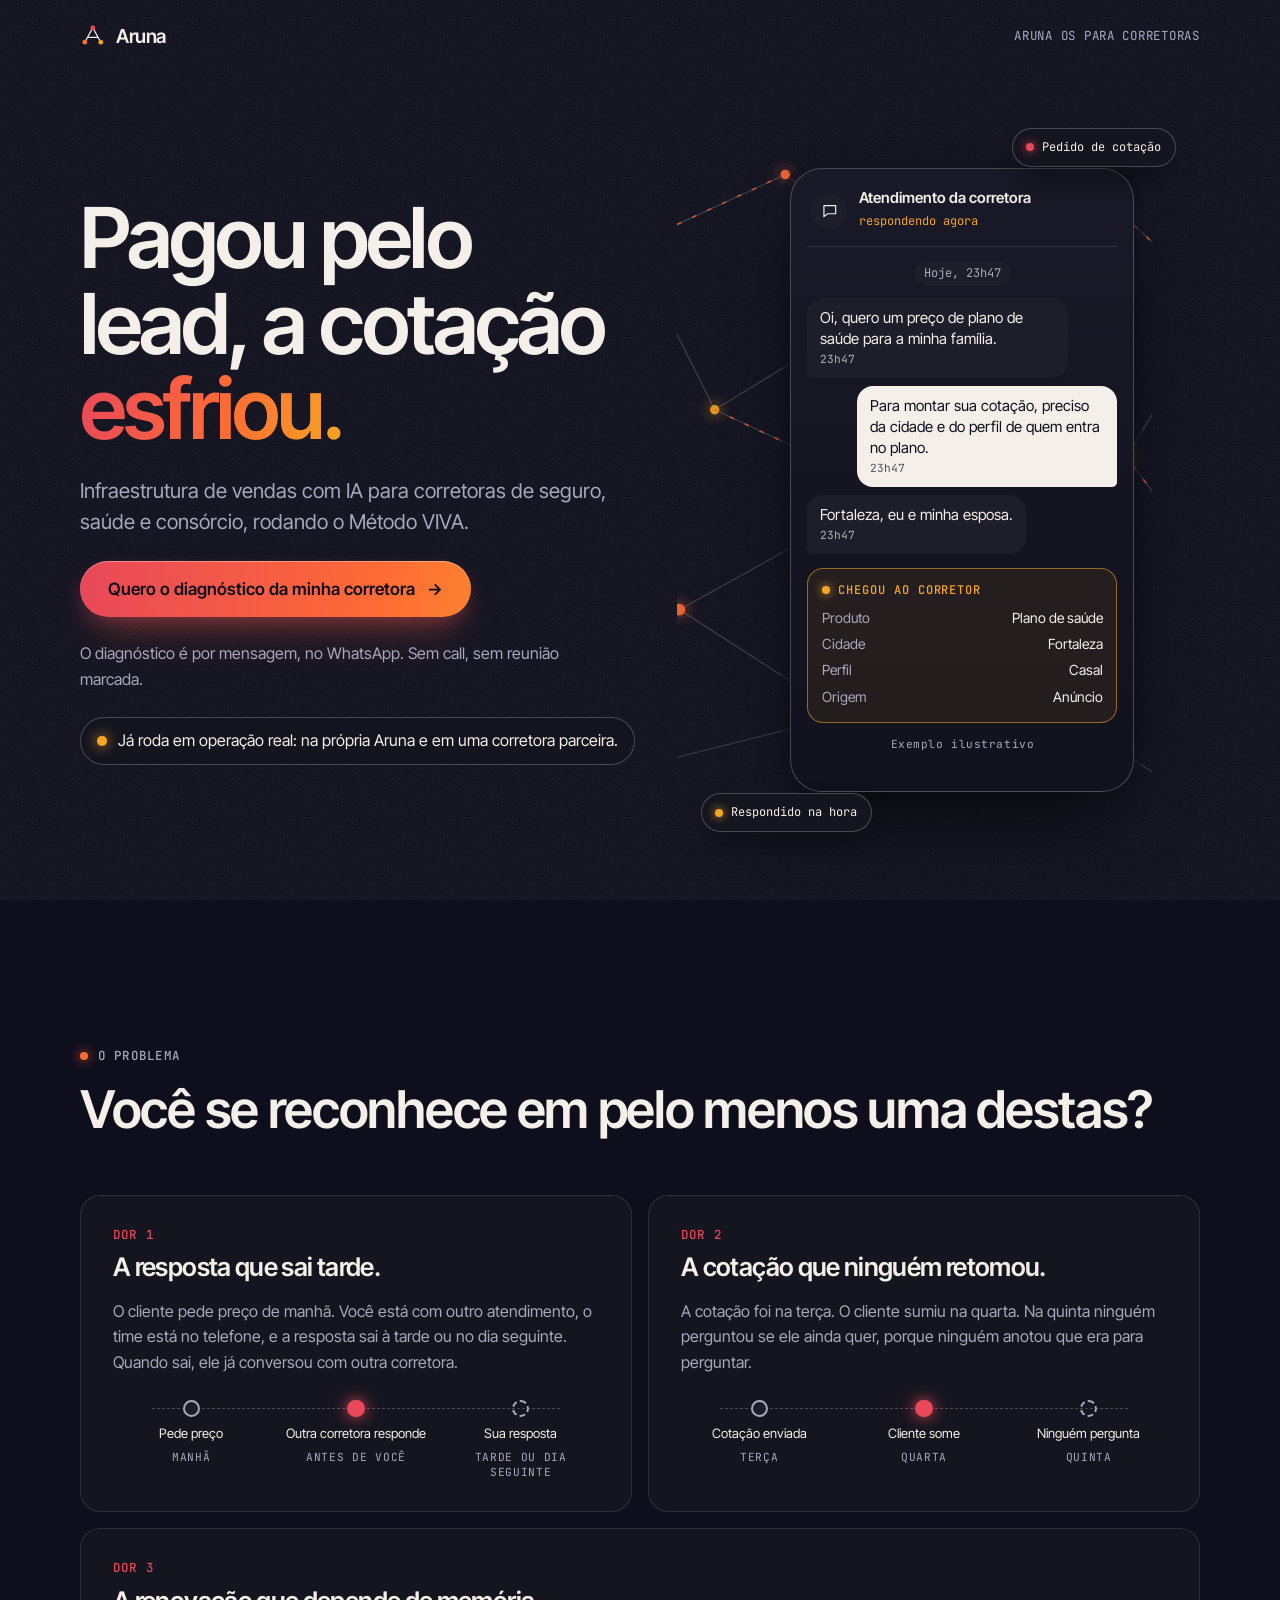
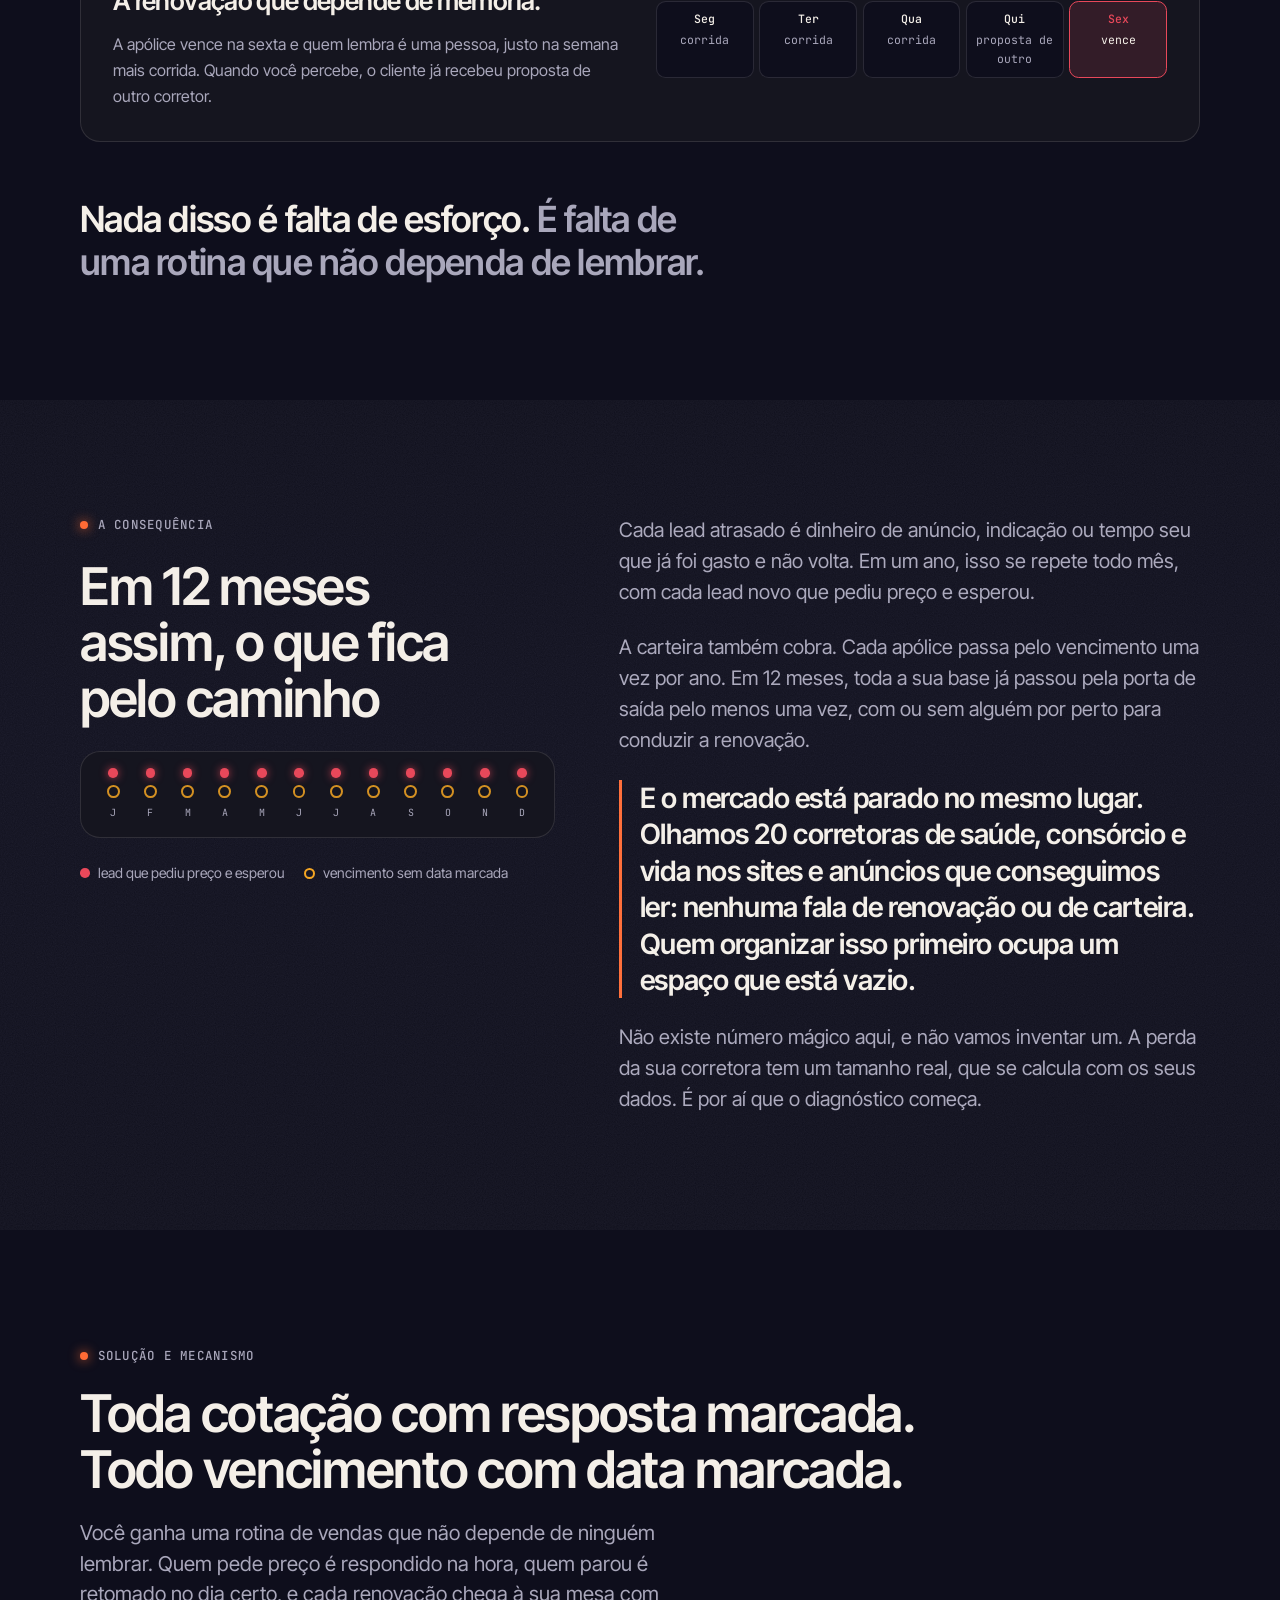
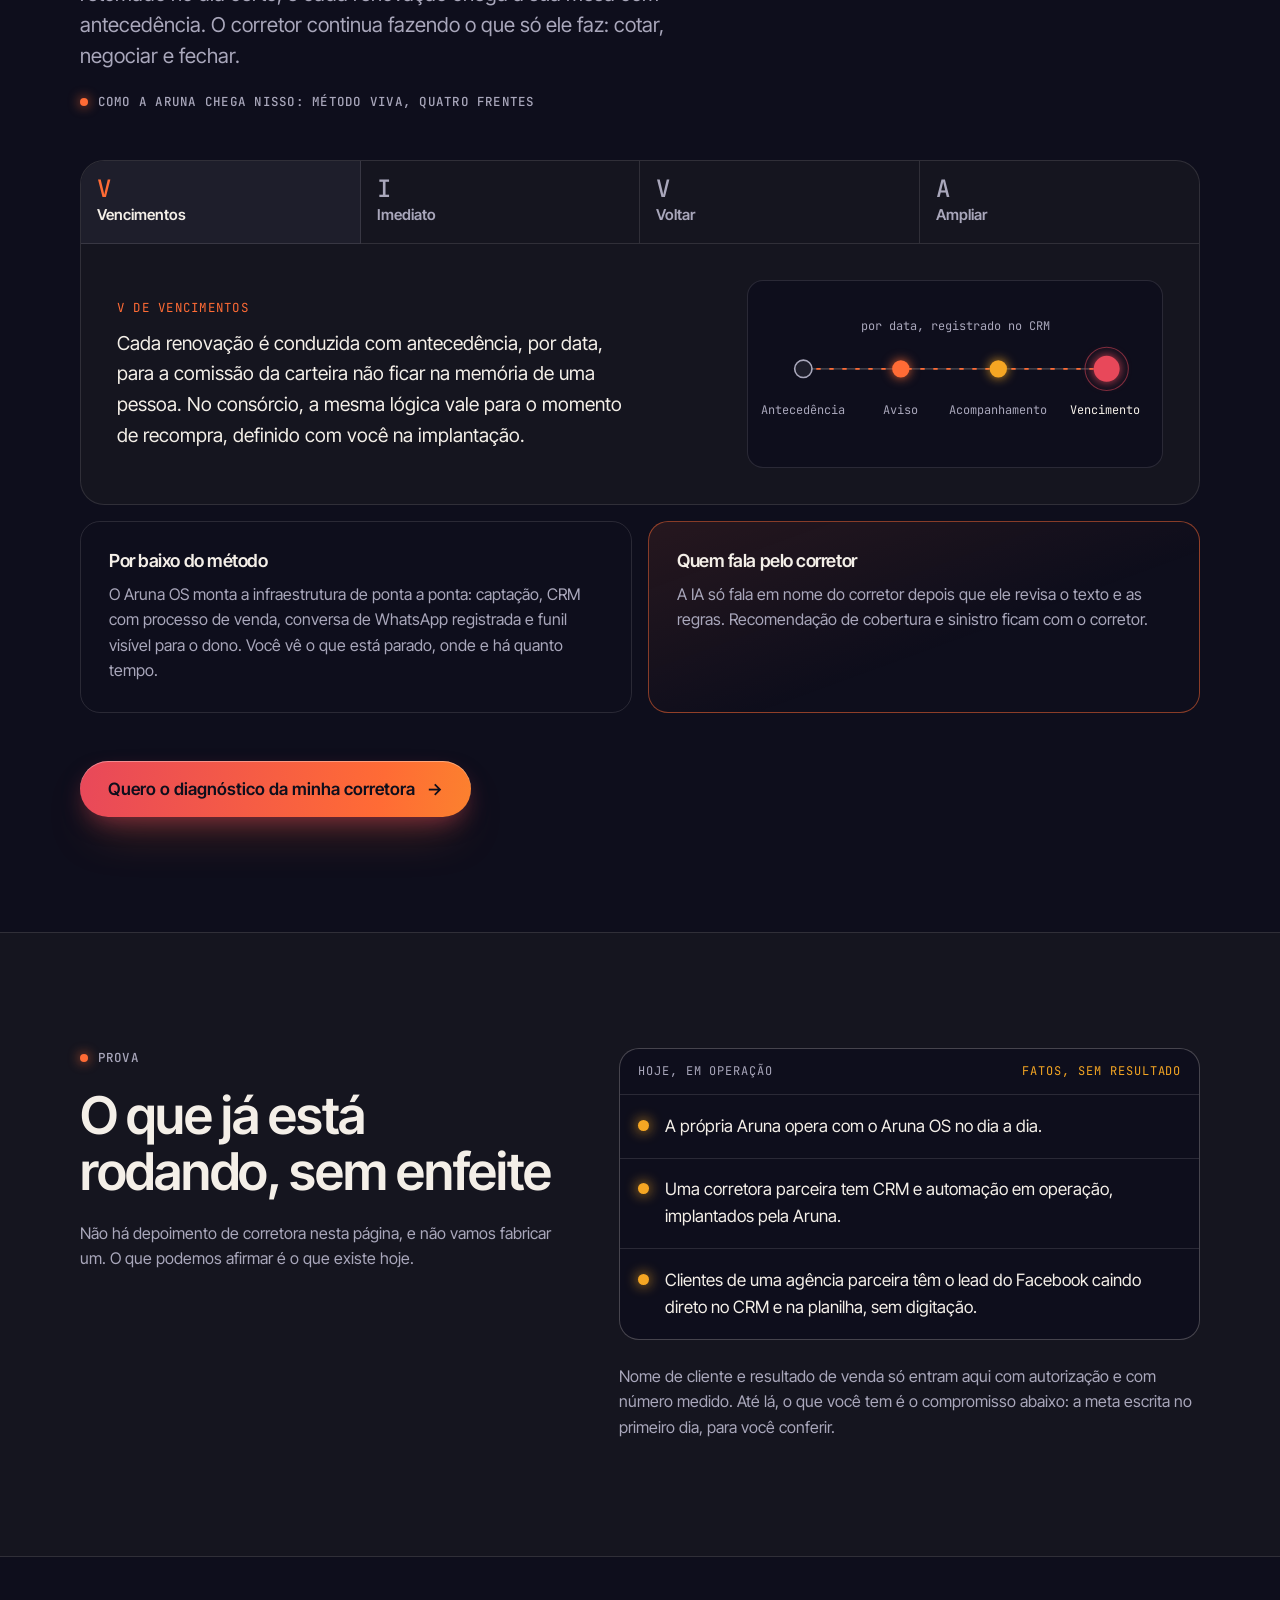
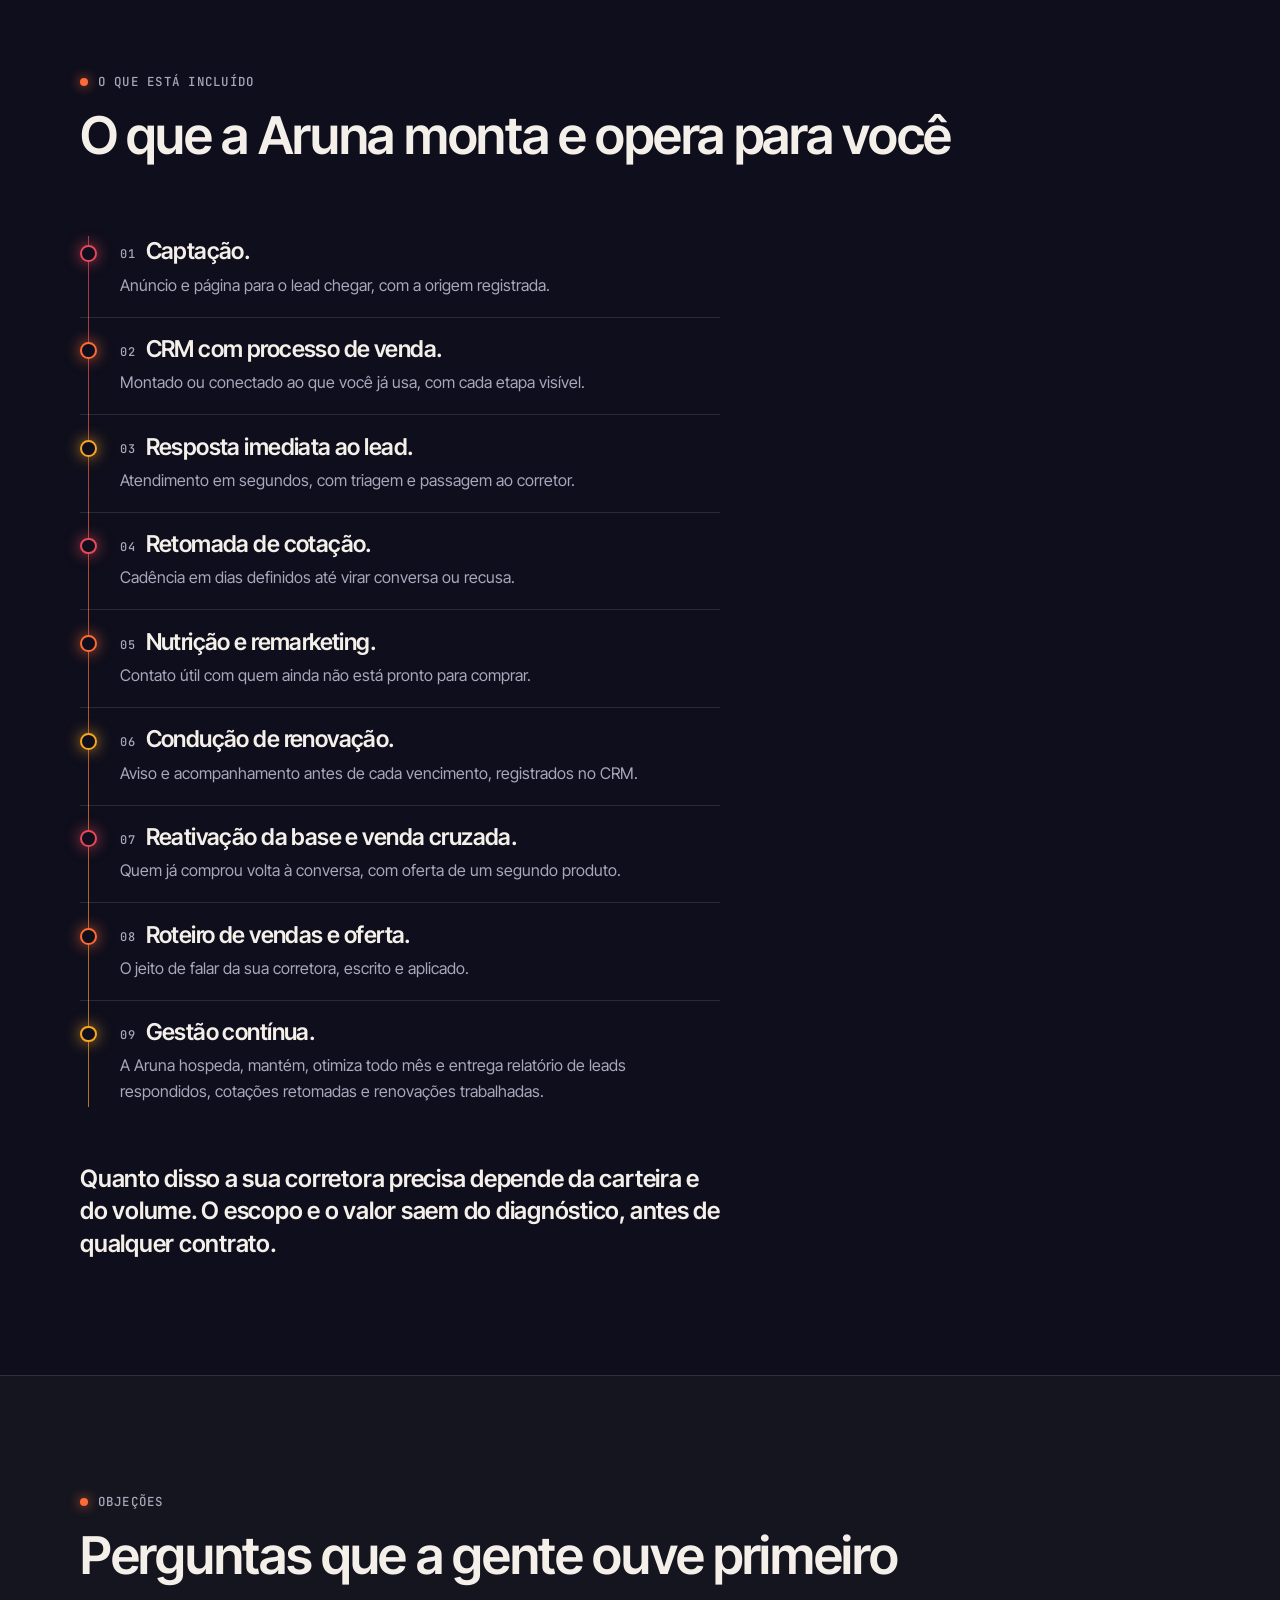
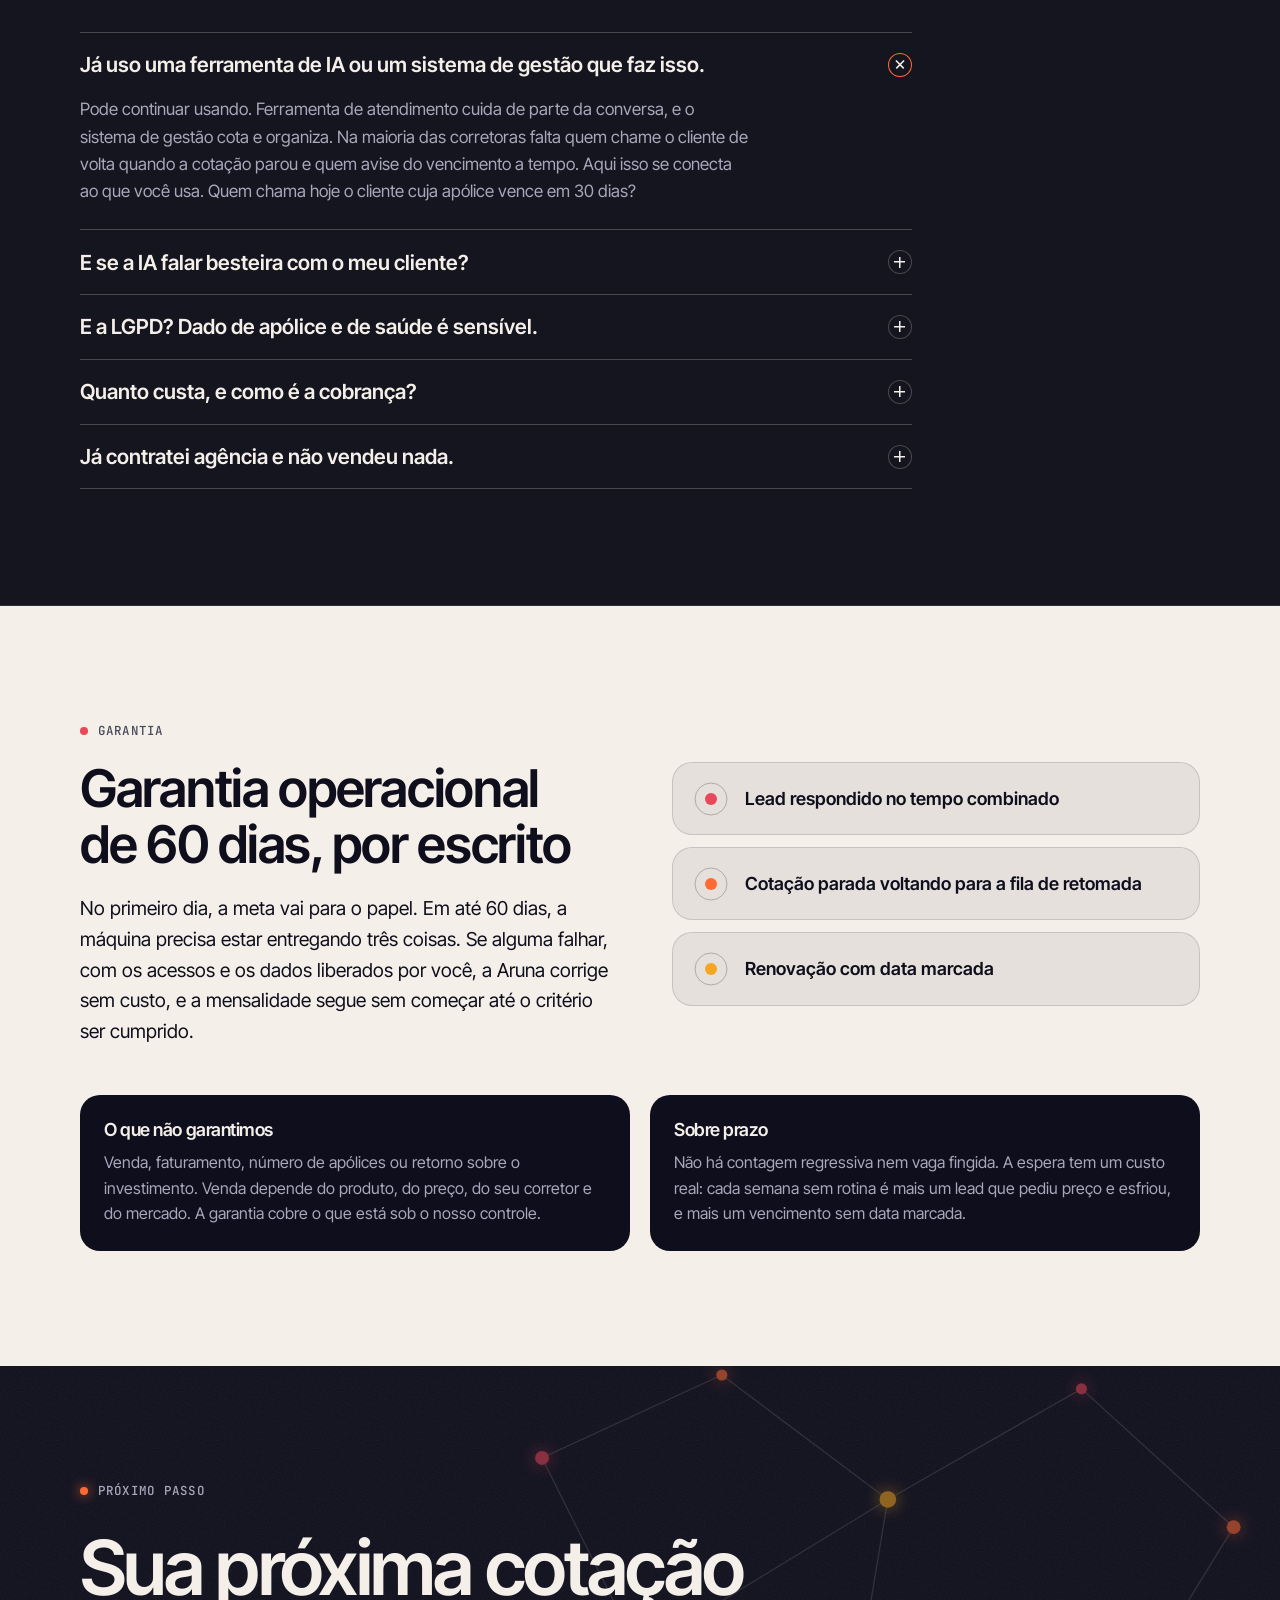
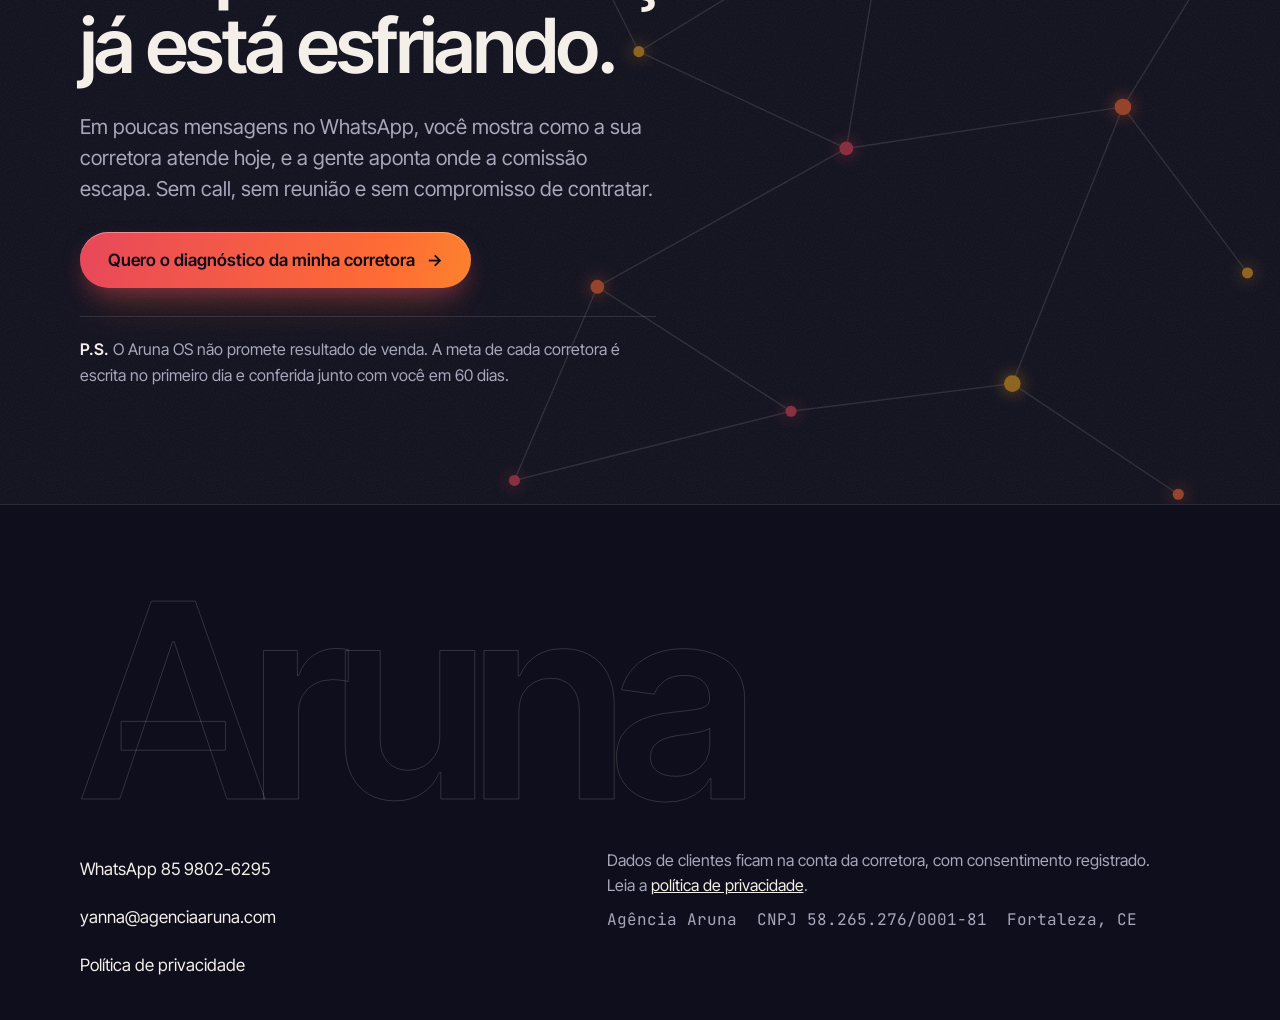
==== corretoras-2/index.html @ c29e6d24 "corretoras-2: versao de comparacao landing-page-premium (versão 20261103-0001)" ====
<!doctype html>
<html lang="pt-BR">
<head>
<meta charset="utf-8">
<meta name="viewport" content="width=device-width, initial-scale=1">
<meta name="robots" content="noindex">
<title>Aruna OS para Corretoras: diagnóstico da sua corretora</title>
<meta name="description" content="Infraestrutura de vendas com IA para corretoras de seguro, saúde e consórcio: lead respondido, cotação retomada, renovação com data marcada.">
<meta name="theme-color" content="#0E0E1C">
<meta property="og:type" content="website">
<meta property="og:locale" content="pt_BR">
<meta property="og:site_name" content="Agência Aruna">
<meta property="og:title" content="Pagou pelo lead, a cotação esfriou.">
<meta property="og:description" content="Infraestrutura de vendas com IA para corretoras de seguro, saúde e consórcio: lead respondido, cotação retomada, renovação com data marcada.">
<link rel="icon" type="image/svg+xml" href="../favicon.svg">
<link rel="preconnect" href="https://fonts.googleapis.com">
<link rel="preconnect" href="https://fonts.gstatic.com" crossorigin>
<link href="https://fonts.googleapis.com/css2?family=Inter+Tight:wght@400;600&family=JetBrains+Mono:wght@400;500&display=swap" rel="stylesheet">
<script>document.documentElement.classList.add('js')</script>
<script>
!function(f,b,e,v,n,t,s){if(f.fbq)return;n=f.fbq=function(){n.callMethod?
n.callMethod.apply(n,arguments):n.queue.push(arguments)};if(!f._fbq)f._fbq=n;
n.push=n;n.loaded=!0;n.version='2.0';n.queue=[];t=b.createElement(e);t.async=!0;
t.src=v;s=b.getElementsByTagName(e)[0];s.parentNode.insertBefore(t,s)}(window,
document,'script','https://connect.facebook.net/en_US/fbevents.js');
fbq('init','805389752641637'); fbq('track','PageView');
</script>
<style>
:root{
  --bg:#0E0E1C;--panel:#15151F;--steel:#1E1E2B;--cream:#F4EFE8;
  --coral:#E8485A;--orange:#FF6B35;--amber:#F5A623;
  --text:#F4EFE8;--ink:#F4EFE8;--muted:#A9A7BB;
  --action:#E8485A;--on-action:#0E0E1C;--foco:#F5A623;--accent:#FF6B35;
  --line:rgba(244,239,232,.12);--line-2:rgba(244,239,232,.24);
  --grad:linear-gradient(100deg,#E8485A 0%,#FF6B35 55%,#F5A623 100%);
  --ease:cubic-bezier(.22,1,.36,1);
  --sans:"Inter Tight",system-ui,-apple-system,"Segoe UI",sans-serif;
  --mono:"JetBrains Mono",ui-monospace,"SF Mono",Menlo,monospace;
  --gut:clamp(1rem,4vw,2rem);
  --sec:clamp(4rem,9vw,7.5rem);
  --r:1.25rem;
}
*,*::before,*::after{box-sizing:border-box}
html{-webkit-text-size-adjust:100%;scroll-behavior:smooth;scroll-padding-top:1rem}
body{margin:0;background:var(--bg);color:var(--text);font-family:var(--sans);font-weight:400;font-size:1rem;line-height:1.6;-webkit-font-smoothing:antialiased;overflow-wrap:anywhere}
img,svg{display:block;max-width:100%}
h1,h2,h3,p,ul,ol,dl,dd,figure{margin:0}
ul,ol{padding:0;list-style:none}
a{color:inherit}
button{font:inherit;color:inherit}
:focus-visible{outline:3px solid var(--foco);outline-offset:3px;border-radius:.375rem}
.wrap{width:100%;max-width:74rem;margin-inline:auto;padding-inline:var(--gut)}
.sec{padding-block:var(--sec);position:relative}
.grain::before{content:"";position:absolute;inset:0;pointer-events:none;opacity:.07;mix-blend-mode:screen;background-image:url("data:image/svg+xml,%3Csvg xmlns='http://www.w3.org/2000/svg' width='160' height='160'%3E%3Cfilter id='n'%3E%3CfeTurbulence type='fractalNoise' baseFrequency='.9' numOctaves='2' stitchTiles='stitch'/%3E%3CfeColorMatrix values='0 0 0 0 1 0 0 0 0 1 0 0 0 0 1 0 0 0 .9 0'/%3E%3C/filter%3E%3Crect width='100%25' height='100%25' filter='url(%23n)'/%3E%3C/svg%3E")}
.lab{display:inline-flex;align-items:center;gap:.6rem;font-family:var(--mono);font-weight:500;font-size:.78rem;letter-spacing:.1em;text-transform:uppercase;color:var(--muted)}
.lab::before{content:"";width:.5rem;height:.5rem;border-radius:50%;background:var(--orange);box-shadow:0 0 .75rem 0 var(--orange)}
h1,h2,h3{font-weight:600;letter-spacing:-.025em;line-height:1.08;text-wrap:balance}
h1{font-size:clamp(2.5rem,1.2rem + 5.6vw,5.25rem);letter-spacing:-.035em;line-height:1.02}
h2{font-size:clamp(1.85rem,1.1rem + 3vw,3.25rem)}
h3{font-size:clamp(1.25rem,1.05rem + .9vw,1.6rem);line-height:1.2}
.hl{background:var(--grad);-webkit-background-clip:text;background-clip:text;color:transparent;-webkit-text-fill-color:transparent}
.lede{font-size:clamp(1.0625rem,1rem + .35vw,1.3rem);line-height:1.5;color:var(--muted);max-width:38rem}
.prose{max-width:40rem;font-size:clamp(1rem,.96rem + .2vw,1.125rem)}
.prose p+p{margin-top:1.1rem}
.cta{display:inline-flex;align-items:center;justify-content:center;gap:.75rem;min-height:3.5rem;padding:.9rem 1.75rem;border-radius:999px;background:var(--grad);background-size:140% 100%;background-position:0 0;color:var(--on-action);font-weight:600;font-size:1.0625rem;line-height:1.2;text-decoration:none;text-align:center;box-shadow:0 1px 0 rgba(255,255,255,.35) inset,0 .6rem 1.5rem -.5rem rgba(232,72,90,.55),0 1.5rem 3rem -1rem rgba(255,107,53,.35);transition:background-position .4s var(--ease),transform .2s var(--ease),box-shadow .3s var(--ease)}
.cta::after{content:"→";transition:transform .25s var(--ease)}
.cta:hover{background-position:100% 0;box-shadow:0 1px 0 rgba(255,255,255,.4) inset,0 .8rem 2rem -.5rem rgba(232,72,90,.7),0 2rem 3.5rem -1rem rgba(255,107,53,.45)}
.cta:hover::after{transform:translateX(.25rem)}
.cta:active{transform:translateY(1px) scale(.99)}
.reveal{transition:opacity .8s var(--ease),transform .8s var(--ease)}
.js .reveal:not(.in){opacity:0;transform:translateY(1.125rem)}

.top{position:absolute;inset:0 0 auto 0;z-index:5}
.top .wrap{display:flex;align-items:center;justify-content:space-between;min-height:4.5rem}
.brand{display:inline-flex;align-items:center;gap:.65rem;text-decoration:none;font-weight:600;font-size:1.2rem;letter-spacing:-.02em;min-height:2.75rem}
.brand svg{width:1.6rem;height:1.6rem}
.top .tag{font-family:var(--mono);font-size:.78rem;color:var(--muted);letter-spacing:.06em;text-transform:uppercase}

.hero{padding-top:clamp(6.5rem,12vw,9rem);padding-bottom:var(--sec);overflow:clip;min-height:min(100svh,60rem)}
.hero .wrap{display:grid;grid-template-columns:minmax(0,1fr);gap:clamp(2.5rem,6vw,4rem);align-items:center;position:relative;z-index:2}
.hero-copy{display:grid;gap:1.5rem;justify-items:start}
.hero-copy .lede{max-width:34rem}
.micro{font-size:1rem;color:var(--muted);max-width:30rem}
.proof{display:inline-flex;align-items:center;gap:.7rem;padding:.65rem 1rem;border:1px solid var(--line-2);border-radius:999px;font-size:1rem;background:rgba(21,21,31,.7)}
.proof i{flex:none;width:.6rem;height:.6rem;border-radius:50%;background:var(--amber);box-shadow:0 0 .8rem var(--amber)}
.hero-stage{position:relative;display:grid;place-items:center;min-height:42rem}
.net{position:absolute;inset:-6% -10%;z-index:0;width:120%;height:112%;pointer-events:none;opacity:.9}
.e{stroke:rgba(244,239,232,.22);stroke-width:1;fill:none}
.net .f{stroke:var(--orange);stroke-width:1.4;fill:none;stroke-dasharray:4 10;opacity:.8;animation:flow 3.2s linear infinite}
.nc{fill:var(--coral);filter:drop-shadow(0 0 6px rgba(232,72,90,.95))}
.no{fill:var(--orange);filter:drop-shadow(0 0 6px rgba(255,107,53,.95))}
.na{fill:var(--amber);filter:drop-shadow(0 0 6px rgba(245,166,35,.95))}
.p{transform-box:fill-box;transform-origin:center;animation:pulse 3.6s ease-in-out infinite;animation-delay:calc(var(--k,0) * -.45s)}
@keyframes flow{to{stroke-dashoffset:-28}}
@keyframes pulse{0%,100%{transform:scale(1);opacity:1}50%{transform:scale(1.5);opacity:.7}}
.phone{min-height:39rem;position:relative;z-index:2;width:min(100%,21.5rem);border:1px solid var(--line-2);border-radius:2rem;background:linear-gradient(180deg,#191927,#12121E);padding:1rem;box-shadow:0 2.5rem 5rem -1.5rem rgba(0,0,0,.75),0 0 0 .5rem rgba(21,21,31,.55)}
.ph-head{display:flex;align-items:center;gap:.7rem;padding:.25rem .25rem .85rem;border-bottom:1px solid var(--line)}
.ph-av{flex:none;width:2.25rem;height:2.25rem;border-radius:50%;background:var(--steel);display:grid;place-items:center}
.ph-av svg{width:1.1rem;height:1.1rem}
.ph-head b{display:block;font-weight:600;font-size:.9375rem;line-height:1.2}
.ph-head small{font-family:var(--mono);font-size:.75rem;color:var(--amber)}
.ph-day{margin:.85rem auto .7rem;width:max-content;font-family:var(--mono);font-size:.75rem;color:var(--muted);padding:.2rem .65rem;border-radius:999px;background:var(--steel)}
.msgs{display:grid;gap:.5rem}
.m{max-width:84%;padding:.6rem .8rem;border-radius:1rem;font-size:.9375rem;line-height:1.4}
.m em{display:block;margin-top:.2rem;font-style:normal;font-family:var(--mono);font-size:.7rem;opacity:.7}
.m.in-c{justify-self:start;background:var(--steel);border-bottom-left-radius:.3rem}
.m.out{justify-self:end;background:var(--cream);color:var(--bg);border-bottom-right-radius:.3rem}
.handoff{margin-top:.9rem;border:1px solid rgba(245,166,35,.55);border-radius:1rem;padding:.85rem;background:rgba(245,166,35,.07)}
.handoff h3{font-family:var(--mono);font-weight:500;font-size:.75rem;letter-spacing:.08em;text-transform:uppercase;color:var(--amber);display:flex;align-items:center;gap:.5rem;margin-bottom:.6rem}
.handoff h3::before{content:"";width:.5rem;height:.5rem;border-radius:50%;background:var(--amber);box-shadow:0 0 .6rem var(--amber)}
.handoff dl{display:grid;grid-template-columns:auto 1fr;gap:.25rem .9rem;font-size:.875rem}
.handoff dt{color:var(--muted)}
.handoff dd{text-align:right}
.ex{margin-top:.8rem;text-align:center;font-family:var(--mono);font-size:.7rem;color:var(--muted);letter-spacing:.05em}
.chip{position:absolute;z-index:3;display:flex;align-items:center;gap:.5rem;padding:.55rem .85rem;border-radius:999px;font-family:var(--mono);font-size:.75rem;background:var(--panel);border:1px solid var(--line-2);box-shadow:0 1rem 2rem -.75rem rgba(0,0,0,.8)}
.chip i{width:.5rem;height:.5rem;border-radius:50%;background:var(--coral);box-shadow:0 0 .6rem var(--coral)}
.chip.c1{top:-1rem;right:1.5rem}
.chip.c2{bottom:-1rem;left:-1.5rem}
.chip.c2 i{background:var(--amber);box-shadow:0 0 .6rem var(--amber)}

.pain-head{display:grid;gap:1rem;margin-bottom:clamp(2rem,5vw,3.5rem);justify-items:start}
.bento{display:grid;grid-template-columns:minmax(0,1fr);gap:1rem}
.cell{position:relative;border:1px solid var(--line);border-radius:var(--r);background:var(--panel);padding:clamp(1.25rem,3vw,2rem);display:grid;gap:1rem;align-content:start;overflow:clip;transition:border-color .3s var(--ease),transform .3s var(--ease)}
.cell:hover{border-color:var(--line-2);transform:translateY(-2px)}
.cell p{color:var(--muted);max-width:34rem}
.cell h3 .n{display:block;font-family:var(--mono);font-weight:500;font-size:.78rem;letter-spacing:.1em;text-transform:uppercase;color:var(--coral);margin-bottom:.6rem}
.track{display:grid;grid-template-columns:repeat(3,minmax(0,1fr));gap:.5rem;align-items:start;margin-top:.5rem;position:relative}
.track::before{content:"";position:absolute;left:8%;right:8%;top:.55rem;border-top:1px dashed var(--line-2)}
.tk{display:grid;gap:.5rem;justify-items:center;text-align:center;font-size:.8125rem;line-height:1.3;position:relative}
.tk i{width:1.1rem;height:1.1rem;border-radius:50%;background:var(--steel);border:2px solid var(--muted)}
.tk.hot i{background:var(--coral);border-color:var(--coral);box-shadow:0 0 .9rem var(--coral)}
.tk.ghost i{background:transparent;border-style:dashed}
.tk small{font-family:var(--mono);font-size:.7rem;color:var(--muted);letter-spacing:.06em;text-transform:uppercase}
.week{display:grid;grid-template-columns:repeat(5,minmax(0,1fr));gap:.35rem;margin-top:.5rem}
.day{border:1px solid var(--line);border-radius:.6rem;padding:.55rem .25rem;text-align:center;font-family:var(--mono);font-size:.72rem;color:var(--muted);background:var(--bg)}
.day b{display:block;font-weight:500;color:var(--text);margin-bottom:.15rem}
.day.hot{border-color:var(--coral);background:rgba(232,72,90,.14);color:var(--text)}
.day.hot b{color:var(--coral)}
.cell.wide .week{max-width:34rem}
.close-line{margin-top:clamp(2rem,5vw,3.5rem);font-size:clamp(1.4rem,1rem + 2vw,2.25rem);line-height:1.2;letter-spacing:-.02em;font-weight:600;max-width:46rem;text-wrap:balance}
.close-line span{color:var(--muted)}

.conseq{background:linear-gradient(180deg,var(--bg),#10101F 40%,var(--bg))}
.cq{display:grid;grid-template-columns:minmax(0,1fr);gap:clamp(2rem,5vw,4rem)}
.cq-side{display:grid;gap:1.5rem;align-content:start}
.year{display:grid;grid-template-columns:repeat(12,minmax(0,1fr));gap:.3rem;padding:1rem;border:1px solid var(--line);border-radius:var(--r);background:var(--panel)}
.mo{display:grid;gap:.45rem;justify-items:center;font-family:var(--mono);font-size:.62rem;color:var(--muted)}
.mo i{width:.6rem;height:.6rem;border-radius:50%;background:var(--coral);box-shadow:0 0 .5rem rgba(232,72,90,.8)}
.mo u{width:.8rem;height:.8rem;border-radius:50%;border:2px solid var(--amber);text-decoration:none;opacity:.85}
.key{display:flex;flex-wrap:wrap;gap:.5rem 1.25rem;font-size:.875rem;color:var(--muted)}
.key span{display:inline-flex;align-items:center;gap:.5rem}
.key i{width:.6rem;height:.6rem;border-radius:50%;background:var(--coral)}
.key u{width:.7rem;height:.7rem;border-radius:50%;border:2px solid var(--amber)}
.cq-text{display:grid;gap:1.5rem;font-size:clamp(1.0625rem,1rem + .4vw,1.25rem);line-height:1.55}
.cq-text p{max-width:38rem}
.cq-text p:not(.pull){color:var(--muted)}
.pull{font-size:clamp(1.25rem,1rem + 1.2vw,1.75rem);line-height:1.3;font-weight:600;letter-spacing:-.015em;padding-left:1.1rem;border-left:3px solid var(--orange);color:var(--text)}

.viva-head{display:grid;gap:1.25rem;margin-bottom:clamp(2rem,5vw,3rem);justify-items:start}
.tabs{border:1px solid var(--line);border-radius:calc(var(--r) + .25rem);background:var(--panel);overflow:clip}
.tablist{display:grid;grid-template-columns:repeat(2,minmax(0,1fr))}
.tab{appearance:none;border:0;background:transparent;cursor:pointer;text-align:left;padding:1rem;min-height:4.25rem;display:grid;gap:.15rem;border-bottom:1px solid var(--line);border-right:1px solid var(--line);transition:background .25s var(--ease)}
.tab:nth-child(2n){border-right:0}
.tab .ltr{font-family:var(--mono);font-weight:500;font-size:1.5rem;line-height:1;color:var(--muted);transition:color .25s}
.tab .nm{font-size:.9375rem;color:var(--muted);font-weight:600}
.tab:hover{background:rgba(244,239,232,.04)}
.tab[aria-selected="true"]{background:var(--steel)}
.tab[aria-selected="true"] .ltr{color:var(--orange)}
.tab[aria-selected="true"] .nm{color:var(--text)}
.panel{padding:clamp(1.25rem,3vw,2.25rem);display:grid;gap:1.5rem;align-items:center}
.panel[hidden]{display:none}
.panel p{max-width:32rem;font-size:clamp(1.0625rem,1rem + .3vw,1.2rem)}
.panel .ttl{font-family:var(--mono);font-size:.78rem;letter-spacing:.1em;text-transform:uppercase;color:var(--orange);margin-bottom:.6rem}
.dia{width:100%;max-width:26rem;justify-self:center;border:1px solid var(--line);border-radius:1rem;background:var(--bg);padding:.75rem}
.dia svg{width:100%;height:auto}
.dia text{font-family:var(--mono);font-size:11px;fill:var(--muted)}
.dia .l{stroke:rgba(244,239,232,.28);stroke-width:1.2;fill:none}
.dia .fl{stroke:var(--orange);stroke-width:1.6;fill:none;stroke-dasharray:4 8;animation:flow 2.6s linear infinite}
.dia .k{fill:var(--steel);stroke:var(--muted);stroke-width:1.5}
.dia .kc{fill:var(--coral);filter:drop-shadow(0 0 5px rgba(232,72,90,.95))}
.dia .ko{fill:var(--orange);filter:drop-shadow(0 0 5px rgba(255,107,53,.95))}
.dia .ka{fill:var(--amber);filter:drop-shadow(0 0 5px rgba(245,166,35,.95))}
.dia .hi{fill:var(--text)}
.notes{display:grid;grid-template-columns:minmax(0,1fr);gap:1rem;margin-top:1rem}
.note{border:1px solid var(--line);border-radius:var(--r);padding:clamp(1.25rem,3vw,1.75rem);display:grid;gap:.6rem;align-content:start}
.note h3{font-size:1.125rem}
.note p{color:var(--muted)}
.note.hot{border-color:rgba(255,107,53,.5);background:linear-gradient(160deg,rgba(255,107,53,.1),transparent 60%)}
.mid-cta{margin-top:clamp(2rem,5vw,3rem)}

.proof-sec{background:var(--panel);border-block:1px solid var(--line)}
.pf{display:grid;grid-template-columns:minmax(0,1fr);gap:clamp(2rem,5vw,4rem)}
.pf-side{display:grid;gap:1.25rem;align-content:start}
.board{border:1px solid var(--line-2);border-radius:var(--r);background:var(--bg);overflow:clip}
.board-h{display:flex;align-items:center;justify-content:space-between;gap:1rem;padding:.8rem 1.1rem;border-bottom:1px solid var(--line);font-family:var(--mono);font-size:.75rem;letter-spacing:.08em;text-transform:uppercase;color:var(--muted)}
.board-h span:last-child{color:var(--amber)}
.row{display:grid;grid-template-columns:auto minmax(0,1fr);gap:1rem;padding:1.1rem;align-items:start}
.row+.row{border-top:1px solid var(--line)}
.row i{margin-top:.45rem;width:.7rem;height:.7rem;border-radius:50%;background:var(--amber);box-shadow:0 0 .8rem var(--amber)}
.row p{font-size:1.0625rem}
.pf-end{color:var(--muted);max-width:40rem}

.stack-head{display:grid;gap:1rem;margin-bottom:clamp(2rem,5vw,3.5rem);justify-items:start}
.spine{position:relative}
.spine::before{content:"";position:absolute;left:.5rem;top:1rem;bottom:1rem;width:1px;background:linear-gradient(180deg,var(--coral),var(--orange),var(--amber));opacity:.7}
.step{max-width:40rem;position:relative;display:grid;grid-template-columns:minmax(0,1fr);gap:.4rem;padding:1.15rem 0 1.15rem 2.5rem;border-bottom:1px solid var(--line)}
.step:last-child{border-bottom:0}
.step::before{content:"";position:absolute;left:0;top:1.55rem;width:1.05rem;height:1.05rem;border-radius:50%;background:var(--bg);border:2px solid var(--orange);box-shadow:0 0 .9rem rgba(255,107,53,.8)}
.step:nth-child(3n+1)::before{border-color:var(--coral);box-shadow:0 0 .9rem rgba(232,72,90,.8)}
.step:nth-child(3n)::before{border-color:var(--amber);box-shadow:0 0 .9rem rgba(245,166,35,.8)}
.step h3{font-size:clamp(1.15rem,1.05rem + .6vw,1.45rem)}
.step h3 small{font-family:var(--mono);font-weight:500;font-size:.75rem;color:var(--muted);margin-right:.6rem;letter-spacing:.08em;vertical-align:.1em}
.step p{color:var(--muted);max-width:34rem}
.stack-end{margin-top:clamp(1.5rem,4vw,2.5rem);font-size:clamp(1.15rem,1rem + .8vw,1.5rem);line-height:1.35;font-weight:600;max-width:40rem;letter-spacing:-.01em}

.faq-sec{background:var(--panel);border-block:1px solid var(--line)}
.faq-head{display:grid;gap:1rem;margin-bottom:clamp(2rem,5vw,3rem);justify-items:start}
.faq{max-width:52rem}
details{border-top:1px solid var(--line-2)}
details:last-child{border-bottom:1px solid var(--line-2)}
summary{list-style:none;cursor:pointer;display:flex;justify-content:space-between;align-items:center;gap:1.25rem;min-height:3.5rem;padding:1.15rem 0;font-weight:600;font-size:clamp(1.0625rem,1rem + .4vw,1.3rem);line-height:1.3}
summary::-webkit-details-marker{display:none}
summary::after{content:"";flex:none;width:1.5rem;height:1.5rem;border-radius:50%;border:1px solid var(--line-2);background:linear-gradient(var(--text),var(--text)) center/.7rem 1.5px no-repeat,linear-gradient(var(--text),var(--text)) center/1.5px .7rem no-repeat;transition:transform .3s var(--ease),border-color .3s}
details[open] summary::after{transform:rotate(45deg);border-color:var(--orange)}
details .ans{padding:0 0 1.5rem;max-width:42rem;color:var(--muted);font-size:1.0625rem}
details .ans strong{color:var(--text);font-weight:600}

.guar{background:var(--cream);color:var(--bg)}
.guar .lab{color:#4A4A5C}
.guar h2{color:var(--bg)}
.guar .lab::before{background:var(--coral);box-shadow:none}
.g-grid{display:grid;grid-template-columns:minmax(0,1fr);gap:clamp(2rem,5vw,4rem)}
.g-side{display:grid;gap:1.25rem;align-content:start}
.g-side p{font-size:clamp(1.0625rem,1rem + .3vw,1.2rem);max-width:34rem}
.crit{display:grid;gap:.75rem}
.crit li{display:grid;grid-template-columns:auto minmax(0,1fr);gap:1rem;align-items:center;padding:1.1rem 1.25rem;border-radius:var(--r);background:rgba(14,14,28,.06);border:1px solid rgba(14,14,28,.14);font-size:1.125rem;font-weight:600;line-height:1.3}
.crit li svg{width:2.25rem;height:2.25rem}
.g-two{display:grid;grid-template-columns:minmax(0,1fr);gap:1.25rem;margin-top:clamp(2rem,5vw,3rem)}
.g-card{padding:1.5rem;border-radius:var(--r);background:var(--bg);color:var(--text);display:grid;gap:.6rem;align-content:start}
.g-card h3{font-size:1.125rem}
.g-card p{color:var(--muted)}

.final{overflow:clip;text-align:left}
.final .wrap{position:relative;z-index:2;display:grid;gap:1.75rem;justify-items:start}
.final h2{font-size:clamp(2.25rem,1.2rem + 5vw,4.75rem);letter-spacing:-.035em;max-width:16ch;line-height:1.02}
.final .lede{max-width:36rem}
.final .ps{font-size:1rem;color:var(--muted);max-width:36rem;padding-top:1.25rem;border-top:1px solid var(--line)}
.final .ps b{font-weight:600;color:var(--text)}
.net2{position:absolute;right:-12%;top:-10%;width:min(70rem,120%);height:120%;opacity:.55;z-index:0;pointer-events:none}
footer{border-top:1px solid var(--line);padding-block:clamp(3rem,7vw,5rem) 2rem;position:relative;overflow:clip}
.mast{display:block;font-weight:600;font-size:clamp(5rem,2rem + 22vw,17rem);line-height:.85;letter-spacing:-.06em;color:transparent;-webkit-text-stroke:1px rgba(244,239,232,.16);margin-bottom:2rem;user-select:none}
.foot-row{display:grid;grid-template-columns:minmax(0,1fr);gap:2rem}
.foot-row nav{display:grid;gap:.25rem;align-content:start;justify-items:start}
.foot-row nav a{display:inline-flex;align-items:center;min-height:2.75rem;font-size:1.0625rem;text-decoration:none;border-bottom:1px solid transparent;transition:border-color .2s}
.foot-row nav a:hover{border-bottom-color:var(--orange)}
.foot-legal{display:grid;gap:.5rem;font-size:1rem;color:var(--muted);max-width:34rem;align-content:start}
.foot-legal a{color:var(--text)}
.legal{display:flex;flex-wrap:wrap;gap:.25rem 1.25rem;font-family:var(--mono);font-size:1rem}

.bar{position:fixed;left:0;right:0;bottom:0;z-index:20;padding:.75rem var(--gut) calc(.75rem + env(safe-area-inset-bottom));background:linear-gradient(180deg,transparent,rgba(14,14,28,.92) 40%);transform:translateY(110%);visibility:hidden;transition:transform .35s var(--ease),visibility 0s linear .35s}
.bar.on{transform:none;visibility:visible;transition:transform .35s var(--ease)}
.bar .cta{width:100%}

@media (min-width:48rem){
  .tablist{grid-template-columns:repeat(4,minmax(0,1fr))}
  .tab,.tab:nth-child(2n){border-right:1px solid var(--line)}
  .tab:last-child{border-right:0}
  .panel{grid-template-columns:minmax(0,1fr) minmax(0,26rem);gap:3rem}
  .notes{grid-template-columns:repeat(2,minmax(0,1fr))}
  .g-two{grid-template-columns:repeat(2,minmax(0,1fr))}
  .bento{grid-template-columns:repeat(6,minmax(0,1fr))}
  .cell.a{grid-column:span 3}
  .cell.b{grid-column:span 3}
  .cell.wide{grid-column:span 6;grid-template-columns:minmax(0,1fr) minmax(0,1fr);align-items:center;gap:2rem}
  .bar{display:none}
}
@media (min-width:60rem){
  .hero .wrap{grid-template-columns:minmax(0,1.1fr) minmax(0,.9fr)}
  .cq{grid-template-columns:minmax(0,.9fr) minmax(0,1.1fr)}
  .cq-side{position:sticky;top:2rem}
  .pf{grid-template-columns:minmax(0,.9fr) minmax(0,1.1fr)}
  .g-grid{grid-template-columns:minmax(0,1fr) minmax(0,1fr);align-items:center}
  .foot-row{grid-template-columns:minmax(0,1fr) minmax(0,1.2fr)}
  .spine::before{left:.5rem}
}
@media (max-width:47.99rem){
  .chip.c1{right:.5rem}
  .chip.c2{left:0}
  .hero{min-height:0}
  .net{inset:-4% -22%;width:144%}
  footer{padding-bottom:6rem}
}
@media (prefers-reduced-motion:reduce){
  html{scroll-behavior:auto}
  *,*::before,*::after{animation:none!important;transition-duration:.01ms!important}
  .js .reveal:not(.in){opacity:1;transform:none}
}
</style>
</head>
<body>
<noscript><img height="1" width="1" style="display:none" alt="" src="https://www.facebook.com/tr?id=805389752641637&ev=PageView&noscript=1"></noscript>

<svg width="0" height="0" style="position:absolute" aria-hidden="true" focusable="false">
  <defs>
    <symbol id="grafo" viewBox="0 0 640 640">
      <path class="e" d="M80 120L210 60L330 150L470 70L580 170M80 120L150 260L330 150M150 260L300 330L330 150M300 330L500 300L580 170M500 300L590 420M300 330L120 430L260 520L420 500L500 300M420 500L540 580M120 430L60 570L260 520"/>
      <circle class="nc p" style="--k:0" cx="80" cy="120" r="5"/>
      <circle class="no p" style="--k:1" cx="210" cy="60" r="4"/>
      <circle class="na p" style="--k:2" cx="330" cy="150" r="6"/>
      <circle class="nc p" style="--k:3" cx="470" cy="70" r="4"/>
      <circle class="no p" style="--k:4" cx="580" cy="170" r="5"/>
      <circle class="na p" style="--k:5" cx="150" cy="260" r="4"/>
      <circle class="nc p" style="--k:6" cx="300" cy="330" r="5"/>
      <circle class="no p" style="--k:7" cx="500" cy="300" r="6"/>
      <circle class="na p" style="--k:8" cx="590" cy="420" r="4"/>
      <circle class="no p" style="--k:9" cx="120" cy="430" r="5"/>
      <circle class="nc p" style="--k:10" cx="260" cy="520" r="4"/>
      <circle class="na p" style="--k:11" cx="420" cy="500" r="6"/>
      <circle class="no p" style="--k:12" cx="540" cy="580" r="4"/>
      <circle class="nc p" style="--k:13" cx="60" cy="570" r="4"/>
    </symbol>
  </defs>
</svg>

<header class="top">
  <div class="wrap">
    <a class="brand" href="#topo" aria-label="Agência Aruna">
      <svg viewBox="0 0 32 32" aria-hidden="true"><path d="M6 24L16 6l10 18M10 18h12" fill="none" stroke="#F4EFE8" stroke-width="1.6" stroke-linecap="round" stroke-linejoin="round"/><circle cx="16" cy="6" r="3" fill="#E8485A"/><circle cx="6" cy="24" r="3" fill="#FF6B35"/><circle cx="26" cy="24" r="3" fill="#F5A623"/></svg>
      Aruna
    </a>
    <span class="tag">Aruna OS para corretoras</span>
  </div>
</header>

<main id="topo">

<section class="hero grain" aria-labelledby="h-hero">
  <div class="wrap">
    <div class="hero-copy">
      <h1 id="h-hero" class="reveal">Pagou pelo lead, a cotação <span class="hl">esfriou.</span></h1>
      <p class="lede reveal">Infraestrutura de vendas com IA para corretoras de seguro, saúde e consórcio, rodando o Método VIVA.</p>
      <a class="cta reveal" href="https://wa.me/558598026295" target="_blank" rel="noopener">Quero o diagnóstico da minha corretora</a>
      <p class="micro reveal">O diagnóstico é por mensagem, no WhatsApp. Sem call, sem reunião marcada.</p>
      <p class="proof reveal"><i></i>Já roda em operação real: na própria Aruna e em uma corretora parceira.</p>
    </div>
    <div class="hero-stage reveal" aria-hidden="false">
      <svg class="net" viewBox="0 0 640 640" aria-hidden="true" focusable="false" preserveAspectRatio="xMidYMid slice">
        <use href="#grafo"/>
        <path class="f" d="M80 120L210 60L330 150L470 70L580 170"/>
        <path class="f" d="M150 260L300 330L500 300L590 420"/>
      </svg>
      <div class="phone" role="img" aria-label="Exemplo ilustrativo de conversa de WhatsApp: pedido de cotação às 23h47 respondido na hora, com os dados já coletados chegando ao corretor">
        <div class="ph-head">
          <span class="ph-av"><svg viewBox="0 0 24 24" aria-hidden="true"><path d="M4 5h16v11H9l-5 4z" fill="none" stroke="#F4EFE8" stroke-width="1.6" stroke-linejoin="round"/></svg></span>
          <div><b>Atendimento da corretora</b><small>respondendo agora</small></div>
        </div>
        <div class="ph-day">Hoje, 23h47</div>
        <div class="msgs">
          <div class="m in-c">Oi, quero um preço de plano de saúde para a minha família.<em>23h47</em></div>
          <div class="m out">Para montar sua cotação, preciso da cidade e do perfil de quem entra no plano.<em>23h47</em></div>
          <div class="m in-c">Fortaleza, eu e minha esposa.<em>23h47</em></div>
        </div>
        <div class="handoff">
          <h3>Chegou ao corretor</h3>
          <dl>
            <dt>Produto</dt><dd>Plano de saúde</dd>
            <dt>Cidade</dt><dd>Fortaleza</dd>
            <dt>Perfil</dt><dd>Casal</dd>
            <dt>Origem</dt><dd>Anúncio</dd>
          </dl>
        </div>
        <p class="ex">Exemplo ilustrativo</p>
      </div>
      <div class="chip c1"><i></i>Pedido de cotação</div>
      <div class="chip c2"><i></i>Respondido na hora</div>
    </div>
  </div>
</section>

<section class="sec" aria-labelledby="h-dor">
  <div class="wrap">
    <div class="pain-head">
      <span class="lab reveal">O problema</span>
      <h2 id="h-dor" class="reveal">Você se reconhece em pelo menos uma destas?</h2>
    </div>
    <div class="bento">
      <article class="cell a reveal">
        <h3><span class="n">Dor 1</span>A resposta que sai tarde.</h3>
        <p>O cliente pede preço de manhã. Você está com outro atendimento, o time está no telefone, e a resposta sai à tarde ou no dia seguinte. Quando sai, ele já conversou com outra corretora.</p>
        <div class="track" aria-hidden="true">
          <div class="tk"><i></i><span>Pede preço</span><small>manhã</small></div>
          <div class="tk hot"><i></i><span>Outra corretora responde</span><small>antes de você</small></div>
          <div class="tk ghost"><i></i><span>Sua resposta</span><small>tarde ou dia seguinte</small></div>
        </div>
      </article>
      <article class="cell b reveal">
        <h3><span class="n">Dor 2</span>A cotação que ninguém retomou.</h3>
        <p>A cotação foi na terça. O cliente sumiu na quarta. Na quinta ninguém perguntou se ele ainda quer, porque ninguém anotou que era para perguntar.</p>
        <div class="track" aria-hidden="true">
          <div class="tk"><i></i><span>Cotação enviada</span><small>terça</small></div>
          <div class="tk hot"><i></i><span>Cliente some</span><small>quarta</small></div>
          <div class="tk ghost"><i></i><span>Ninguém pergunta</span><small>quinta</small></div>
        </div>
      </article>
      <article class="cell wide reveal">
        <div style="display:grid;gap:1rem">
          <h3><span class="n">Dor 3</span>A renovação que depende de memória.</h3>
          <p>A apólice vence na sexta e quem lembra é uma pessoa, justo na semana mais corrida. Quando você percebe, o cliente já recebeu proposta de outro corretor.</p>
        </div>
        <div class="week" aria-hidden="true">
          <div class="day"><b>Seg</b>corrida</div>
          <div class="day"><b>Ter</b>corrida</div>
          <div class="day"><b>Qua</b>corrida</div>
          <div class="day"><b>Qui</b>proposta de outro</div>
          <div class="day hot"><b>Sex</b>vence</div>
        </div>
      </article>
    </div>
    <p class="close-line reveal">Nada disso é falta de esforço. <span>É falta de uma rotina que não dependa de lembrar.</span></p>
  </div>
</section>

<section class="sec conseq grain" aria-labelledby="h-cons">
  <div class="wrap cq">
    <div class="cq-side">
      <span class="lab reveal">A consequência</span>
      <h2 id="h-cons" class="reveal">Em 12 meses assim, o que fica pelo caminho</h2>
      <div class="year reveal" aria-hidden="true">
        <div class="mo"><i></i><u></u>J</div><div class="mo"><i></i><u></u>F</div><div class="mo"><i></i><u></u>M</div><div class="mo"><i></i><u></u>A</div><div class="mo"><i></i><u></u>M</div><div class="mo"><i></i><u></u>J</div><div class="mo"><i></i><u></u>J</div><div class="mo"><i></i><u></u>A</div><div class="mo"><i></i><u></u>S</div><div class="mo"><i></i><u></u>O</div><div class="mo"><i></i><u></u>N</div><div class="mo"><i></i><u></u>D</div>
      </div>
      <div class="key reveal" aria-hidden="true"><span><i></i>lead que pediu preço e esperou</span><span><u></u>vencimento sem data marcada</span></div>
    </div>
    <div class="cq-text">
      <p class="reveal">Cada lead atrasado é dinheiro de anúncio, indicação ou tempo seu que já foi gasto e não volta. Em um ano, isso se repete todo mês, com cada lead novo que pediu preço e esperou.</p>
      <p class="reveal">A carteira também cobra. Cada apólice passa pelo vencimento uma vez por ano. Em 12 meses, toda a sua base já passou pela porta de saída pelo menos uma vez, com ou sem alguém por perto para conduzir a renovação.</p>
      <p class="pull reveal">E o mercado está parado no mesmo lugar. Olhamos 20 corretoras de saúde, consórcio e vida nos sites e anúncios que conseguimos ler: nenhuma fala de renovação ou de carteira. Quem organizar isso primeiro ocupa um espaço que está vazio.</p>
      <p class="reveal">Não existe número mágico aqui, e não vamos inventar um. A perda da sua corretora tem um tamanho real, que se calcula com os seus dados. É por aí que o diagnóstico começa.</p>
    </div>
  </div>
</section>

<section class="sec" aria-labelledby="h-viva">
  <div class="wrap">
    <div class="viva-head">
      <span class="lab reveal">Solução e mecanismo</span>
      <h2 id="h-viva" class="reveal">Toda cotação com resposta marcada. Todo vencimento com data marcada.</h2>
      <p class="lede reveal">Você ganha uma rotina de vendas que não depende de ninguém lembrar. Quem pede preço é respondido na hora, quem parou é retomado no dia certo, e cada renovação chega à sua mesa com antecedência. O corretor continua fazendo o que só ele faz: cotar, negociar e fechar.</p>
      <div class="lab reveal">Como a Aruna chega nisso: Método VIVA, quatro frentes</div>
    </div>

    <div class="tabs reveal" id="viva">
      <div class="tablist" role="tablist" aria-label="Método VIVA">
        <button class="tab" role="tab" id="t1" aria-controls="p1" aria-selected="true"><span class="ltr">V</span><span class="nm">Vencimentos</span></button>
        <button class="tab" role="tab" id="t2" aria-controls="p2" aria-selected="false" tabindex="-1"><span class="ltr">I</span><span class="nm">Imediato</span></button>
        <button class="tab" role="tab" id="t3" aria-controls="p3" aria-selected="false" tabindex="-1"><span class="ltr">V</span><span class="nm">Voltar</span></button>
        <button class="tab" role="tab" id="t4" aria-controls="p4" aria-selected="false" tabindex="-1"><span class="ltr">A</span><span class="nm">Ampliar</span></button>
      </div>

      <div class="panel" role="tabpanel" id="p1" aria-labelledby="t1">
        <div>
          <div class="ttl">V de Vencimentos</div>
          <p>Cada renovação é conduzida com antecedência, por data, para a comissão da carteira não ficar na memória de uma pessoa. No consórcio, a mesma lógica vale para o momento de recompra, definido com você na implantação.</p>
        </div>
        <div class="dia" aria-hidden="true">
          <svg viewBox="0 0 360 150">
            <path class="l" d="M40 70H320"/>
            <path class="fl" d="M40 70H320"/>
            <circle class="k" cx="40" cy="70" r="8"/><circle class="ko" cx="130" cy="70" r="8"/><circle class="ka" cx="220" cy="70" r="8"/><circle class="kc" cx="320" cy="70" r="12"/>
            <circle cx="320" cy="70" r="20" fill="none" stroke="#E8485A" stroke-opacity=".5"/>
            <text x="40" y="112" text-anchor="middle">Antecedência</text><text x="130" y="112" text-anchor="middle">Aviso</text><text x="220" y="112" text-anchor="middle">Acompanhamento</text><text class="hi" x="318" y="112" text-anchor="middle">Vencimento</text>
            <text x="180" y="34" text-anchor="middle">por data, registrado no CRM</text>
          </svg>
        </div>
      </div>

      <div class="panel" role="tabpanel" id="p2" aria-labelledby="t2" hidden>
        <div>
          <div class="ttl">I de Imediato</div>
          <p>O lead novo recebe resposta em segundos, de dia, de noite e no fim de semana. A conversa chega ao corretor com os dados da cotação já coletados.</p>
        </div>
        <div class="dia" aria-hidden="true">
          <svg viewBox="0 0 360 150">
            <path class="l" d="M50 75H310"/>
            <path class="fl" d="M50 75H310"/>
            <circle class="kc" cx="50" cy="75" r="10"/><circle class="ko" cx="180" cy="75" r="10"/><circle class="ka" cx="310" cy="75" r="10"/>
            <text x="50" y="112" text-anchor="middle">Lead</text><text x="180" y="112" text-anchor="middle">Resposta</text><text x="310" y="112" text-anchor="middle">Corretor</text>
            <text x="115" y="58" text-anchor="middle">em segundos</text><text x="245" y="58" text-anchor="middle">dados coletados</text>
          </svg>
        </div>
      </div>

      <div class="panel" role="tabpanel" id="p3" aria-labelledby="t3" hidden>
        <div>
          <div class="ttl">V de Voltar</div>
          <p>A cotação parada é retomada em dias definidos, com uma pergunta aberta. O corretor entra quando o cliente responde.</p>
        </div>
        <div class="dia" aria-hidden="true">
          <svg viewBox="0 0 360 150">
            <path class="l" d="M50 75H170M170 75L300 38M170 75L300 112"/>
            <path class="fl" d="M50 75H170M170 75L300 38"/>
            <circle class="k" cx="50" cy="75" r="9"/><circle class="ko" cx="170" cy="75" r="10"/><circle class="ka" cx="300" cy="38" r="9"/><circle class="k" cx="300" cy="112" r="9"/>
            <text x="50" y="106" text-anchor="middle">Cotação parada</text><text x="170" y="106" text-anchor="middle">Retomada</text>
            <text x="300" y="20" text-anchor="middle">Conversa</text><text x="300" y="140" text-anchor="middle">Recusa</text>
            <text x="110" y="56" text-anchor="middle">dias definidos</text>
          </svg>
        </div>
      </div>

      <div class="panel" role="tabpanel" id="p4" aria-labelledby="t4" hidden>
        <div>
          <div class="ttl">A de Ampliar</div>
          <p>A base dormida é chamada de volta, e quem tem um produto recebe a oferta de outro, conforme o perfil.</p>
        </div>
        <div class="dia" aria-hidden="true">
          <svg viewBox="0 0 360 150">
            <path class="l" d="M30 40L55 75L30 110M55 75L100 75M100 75H190M190 75L300 45M190 75L300 108"/>
            <path class="fl" d="M100 75H190M190 75L300 45"/>
            <circle class="k" cx="30" cy="40" r="6"/><circle class="k" cx="55" cy="75" r="6"/><circle class="k" cx="30" cy="110" r="6"/>
            <circle class="ko" cx="190" cy="75" r="10"/><circle class="k" cx="300" cy="108" r="9"/><circle class="ka" cx="300" cy="45" r="11"/>
            <text x="42" y="138" text-anchor="middle">Base dormida</text><text x="190" y="106" text-anchor="middle">Chamada de volta</text>
            <text x="300" y="24" text-anchor="middle">Segundo produto</text><text x="300" y="138" text-anchor="middle">Produto atual</text>
          </svg>
        </div>
      </div>
    </div>

    <div class="notes">
      <div class="note reveal">
        <h3>Por baixo do método</h3>
        <p>O Aruna OS monta a infraestrutura de ponta a ponta: captação, CRM com processo de venda, conversa de WhatsApp registrada e funil visível para o dono. Você vê o que está parado, onde e há quanto tempo.</p>
      </div>
      <div class="note hot reveal">
        <h3>Quem fala pelo corretor</h3>
        <p>A IA só fala em nome do corretor depois que ele revisa o texto e as regras. Recomendação de cobertura e sinistro ficam com o corretor.</p>
      </div>
    </div>
    <div class="mid-cta reveal">
      <a class="cta" href="https://wa.me/558598026295" target="_blank" rel="noopener">Quero o diagnóstico da minha corretora</a>
    </div>
  </div>
</section>

<section class="sec proof-sec" aria-labelledby="h-prova">
  <div class="wrap pf">
    <div class="pf-side">
      <span class="lab reveal">Prova</span>
      <h2 id="h-prova" class="reveal">O que já está rodando, sem enfeite</h2>
      <p class="pf-end reveal">Não há depoimento de corretora nesta página, e não vamos fabricar um. O que podemos afirmar é o que existe hoje.</p>
    </div>
    <div>
      <div class="board reveal">
        <div class="board-h"><span>Hoje, em operação</span><span>fatos, sem resultado</span></div>
        <div class="row"><i></i><p>A própria Aruna opera com o Aruna OS no dia a dia.</p></div>
        <div class="row"><i></i><p>Uma corretora parceira tem CRM e automação em operação, implantados pela Aruna.</p></div>
        <div class="row"><i></i><p>Clientes de uma agência parceira têm o lead do Facebook caindo direto no CRM e na planilha, sem digitação.</p></div>
      </div>
      <p class="pf-end reveal" style="margin-top:1.5rem">Nome de cliente e resultado de venda só entram aqui com autorização e com número medido. Até lá, o que você tem é o compromisso abaixo: a meta escrita no primeiro dia, para você conferir.</p>
    </div>
  </div>
</section>

<section class="sec" aria-labelledby="h-stack">
  <div class="wrap">
    <div class="stack-head">
      <span class="lab reveal">O que está incluído</span>
      <h2 id="h-stack" class="reveal">O que a Aruna monta e opera para você</h2>
    </div>
    <ol class="spine">
      <li class="step reveal"><h3><small>01</small>Captação.</h3><p>Anúncio e página para o lead chegar, com a origem registrada.</p></li>
      <li class="step reveal"><h3><small>02</small>CRM com processo de venda.</h3><p>Montado ou conectado ao que você já usa, com cada etapa visível.</p></li>
      <li class="step reveal"><h3><small>03</small>Resposta imediata ao lead.</h3><p>Atendimento em segundos, com triagem e passagem ao corretor.</p></li>
      <li class="step reveal"><h3><small>04</small>Retomada de cotação.</h3><p>Cadência em dias definidos até virar conversa ou recusa.</p></li>
      <li class="step reveal"><h3><small>05</small>Nutrição e remarketing.</h3><p>Contato útil com quem ainda não está pronto para comprar.</p></li>
      <li class="step reveal"><h3><small>06</small>Condução de renovação.</h3><p>Aviso e acompanhamento antes de cada vencimento, registrados no CRM.</p></li>
      <li class="step reveal"><h3><small>07</small>Reativação da base e venda cruzada.</h3><p>Quem já comprou volta à conversa, com oferta de um segundo produto.</p></li>
      <li class="step reveal"><h3><small>08</small>Roteiro de vendas e oferta.</h3><p>O jeito de falar da sua corretora, escrito e aplicado.</p></li>
      <li class="step reveal"><h3><small>09</small>Gestão contínua.</h3><p>A Aruna hospeda, mantém, otimiza todo mês e entrega relatório de leads respondidos, cotações retomadas e renovações trabalhadas.</p></li>
    </ol>
    <p class="stack-end reveal">Quanto disso a sua corretora precisa depende da carteira e do volume. O escopo e o valor saem do diagnóstico, antes de qualquer contrato.</p>
  </div>
</section>

<section class="sec faq-sec" aria-labelledby="h-faq">
  <div class="wrap">
    <div class="faq-head">
      <span class="lab reveal">Objeções</span>
      <h2 id="h-faq" class="reveal">Perguntas que a gente ouve primeiro</h2>
    </div>
    <div class="faq reveal">
      <details open>
        <summary>Já uso uma ferramenta de IA ou um sistema de gestão que faz isso.</summary>
        <div class="ans"><p>Pode continuar usando. Ferramenta de atendimento cuida de parte da conversa, e o sistema de gestão cota e organiza. Na maioria das corretoras falta quem chame o cliente de volta quando a cotação parou e quem avise do vencimento a tempo. Aqui isso se conecta ao que você usa. Quem chama hoje o cliente cuja apólice vence em 30 dias?</p></div>
      </details>
      <details>
        <summary>E se a IA falar besteira com o meu cliente?</summary>
        <div class="ans"><p>O escopo é fechado: triagem, coleta de dados da cotação e retomada de conversa. Nenhuma mensagem sai em seu nome antes de você revisar o texto e as regras. Cobertura e sinistro ficam com o corretor.</p></div>
      </details>
      <details>
        <summary>E a LGPD? Dado de apólice e de saúde é sensível.</summary>
        <div class="ans"><p>É, e tratamos assim: coleta mínima, consentimento registrado e dados na conta da sua corretora. Não substituímos o seu jurídico nem prometemos conformidade legal. O checklist do projeto vai para o seu jurídico validar antes de começar.</p></div>
      </details>
      <details>
        <summary>Quanto custa, e como é a cobrança?</summary>
        <div class="ans"><p>Depende do escopo e do tamanho da sua carteira, então o valor não está nesta página. Ele sai do diagnóstico, com os seus números na mesa e antes de qualquer contrato. Uma regra já vale: a mensalidade só começa depois que o combinado no primeiro dia for cumprido.</p></div>
      </details>
      <details>
        <summary>Já contratei agência e não vendeu nada.</summary>
        <div class="ans"><p>Muita agência entrega o lead e para aí. Aqui o trabalho vai até a resposta, a retomada e a renovação, com a meta escrita desde o primeiro dia. Se quiser, mostre o que a agência anterior entregava e dizemos onde a venda travava.</p></div>
      </details>
    </div>
  </div>
</section>

<section class="sec guar" aria-labelledby="h-gar">
  <div class="wrap">
    <div class="g-grid">
      <div class="g-side">
        <span class="lab reveal">Garantia</span>
        <h2 id="h-gar" class="reveal">Garantia operacional de 60 dias, por escrito</h2>
        <p class="reveal">No primeiro dia, a meta vai para o papel. Em até 60 dias, a máquina precisa estar entregando três coisas. Se alguma falhar, com os acessos e os dados liberados por você, a Aruna corrige sem custo, e a mensalidade segue sem começar até o critério ser cumprido.</p>
      </div>
      <ul class="crit">
        <li class="reveal"><svg viewBox="0 0 36 36" aria-hidden="true"><circle cx="18" cy="18" r="16" fill="none" stroke="#0E0E1C" stroke-opacity=".25"/><circle cx="18" cy="18" r="6" fill="#E8485A"/></svg>Lead respondido no tempo combinado</li>
        <li class="reveal"><svg viewBox="0 0 36 36" aria-hidden="true"><circle cx="18" cy="18" r="16" fill="none" stroke="#0E0E1C" stroke-opacity=".25"/><circle cx="18" cy="18" r="6" fill="#FF6B35"/></svg>Cotação parada voltando para a fila de retomada</li>
        <li class="reveal"><svg viewBox="0 0 36 36" aria-hidden="true"><circle cx="18" cy="18" r="16" fill="none" stroke="#0E0E1C" stroke-opacity=".25"/><circle cx="18" cy="18" r="6" fill="#F5A623"/></svg>Renovação com data marcada</li>
      </ul>
    </div>
    <div class="g-two">
      <div class="g-card reveal">
        <h3>O que não garantimos</h3>
        <p>Venda, faturamento, número de apólices ou retorno sobre o investimento. Venda depende do produto, do preço, do seu corretor e do mercado. A garantia cobre o que está sob o nosso controle.</p>
      </div>
      <div class="g-card reveal">
        <h3>Sobre prazo</h3>
        <p>Não há contagem regressiva nem vaga fingida. A espera tem um custo real: cada semana sem rotina é mais um lead que pediu preço e esfriou, e mais um vencimento sem data marcada.</p>
      </div>
    </div>
  </div>
</section>

<section class="sec final grain" aria-labelledby="h-final">
  <svg class="net2" viewBox="0 0 640 640" aria-hidden="true" focusable="false"><use href="#grafo"/></svg>
  <div class="wrap">
    <span class="lab reveal">Próximo passo</span>
    <h2 id="h-final" class="reveal">Sua próxima cotação já está esfriando.</h2>
    <p class="lede reveal">Em poucas mensagens no WhatsApp, você mostra como a sua corretora atende hoje, e a gente aponta onde a comissão escapa. Sem call, sem reunião e sem compromisso de contratar.</p>
    <a class="cta reveal" href="https://wa.me/558598026295" target="_blank" rel="noopener">Quero o diagnóstico da minha corretora</a>
    <p class="ps reveal"><b>P.S.</b> O Aruna OS não promete resultado de venda. A meta de cada corretora é escrita no primeiro dia e conferida junto com você em 60 dias.</p>
  </div>
</section>

</main>

<footer>
  <div class="wrap">
    <span class="mast" aria-hidden="true">Aruna</span>
    <div class="foot-row">
      <nav aria-label="Contato">
        <a class="wa" href="https://wa.me/558598026295" target="_blank" rel="noopener">WhatsApp 85 9802-6295</a>
        <a href="mailto:yanna@agenciaaruna.com">yanna@agenciaaruna.com</a>
        <a href="/politica-de-privacidade/">Política de privacidade</a>
      </nav>
      <div class="foot-legal">
        <p>Dados de clientes ficam na conta da corretora, com consentimento registrado. Leia a <a href="/politica-de-privacidade/">política de privacidade</a>.</p>
        <div class="legal"><span>Agência Aruna</span><span>CNPJ 58.265.276/0001-81</span><span>Fortaleza, CE</span></div>
      </div>
    </div>
  </div>
</footer>

<div class="bar" id="bar" inert aria-hidden="true">
  <a class="cta" href="https://wa.me/558598026295" target="_blank" rel="noopener">Quero o diagnóstico da minha corretora</a>
</div>

<script>
(function(){
  var RM=window.matchMedia('(prefers-reduced-motion: reduce)').matches;
  document.querySelectorAll('a.cta, a.wa').forEach(function(a){
    a.addEventListener('click',function(){ try{ if(window.fbq) fbq('track','Contact'); }catch(e){} });
  });
  var rv=[].slice.call(document.querySelectorAll('.reveal'));
  if(RM||!('IntersectionObserver' in window)){ rv.forEach(function(el){el.classList.add('in')}); }
  else{
    var io=new IntersectionObserver(function(es){
      es.forEach(function(e){ if(e.isIntersecting){ e.target.classList.add('in'); io.unobserve(e.target); } });
    },{rootMargin:'0px 0px -6% 0px',threshold:.06});
    rv.forEach(function(el){io.observe(el)});
  }
  var tabs=[].slice.call(document.querySelectorAll('.tab'));
  var panels=[].slice.call(document.querySelectorAll('.panel'));
  function pick(i,foco){
    tabs.forEach(function(t,k){
      var on=k===i;
      t.setAttribute('aria-selected',on?'true':'false');
      t.tabIndex=on?0:-1;
      panels[k].hidden=!on;
    });
    if(foco) tabs[i].focus();
  }
  tabs.forEach(function(t,i){
    t.addEventListener('click',function(){pick(i,false)});
    t.addEventListener('keydown',function(e){
      var n=tabs.length,k=-1;
      if(e.key==='ArrowRight'||e.key==='ArrowDown') k=(i+1)%n;
      else if(e.key==='ArrowLeft'||e.key==='ArrowUp') k=(i-1+n)%n;
      else if(e.key==='Home') k=0;
      else if(e.key==='End') k=n-1;
      if(k>-1){ e.preventDefault(); pick(k,true); }
    });
  });
  var bar=document.getElementById('bar'),hero=document.querySelector('.hero'),fin=document.querySelector('.final');
  if(bar&&'IntersectionObserver' in window){
    var vis={hero:true,fin:false};
    function upd(){
      var on=!vis.hero&&!vis.fin;
      bar.classList.toggle('on',on);
      if(on){bar.removeAttribute('inert');bar.setAttribute('aria-hidden','false');}
      else{bar.setAttribute('inert','');bar.setAttribute('aria-hidden','true');}
    }
    new IntersectionObserver(function(es){vis.hero=es[0].isIntersecting;upd()}).observe(hero);
    new IntersectionObserver(function(es){vis.fin=es[0].isIntersecting;upd()}).observe(fin);
  }
})();
</script>
</body>
</html>
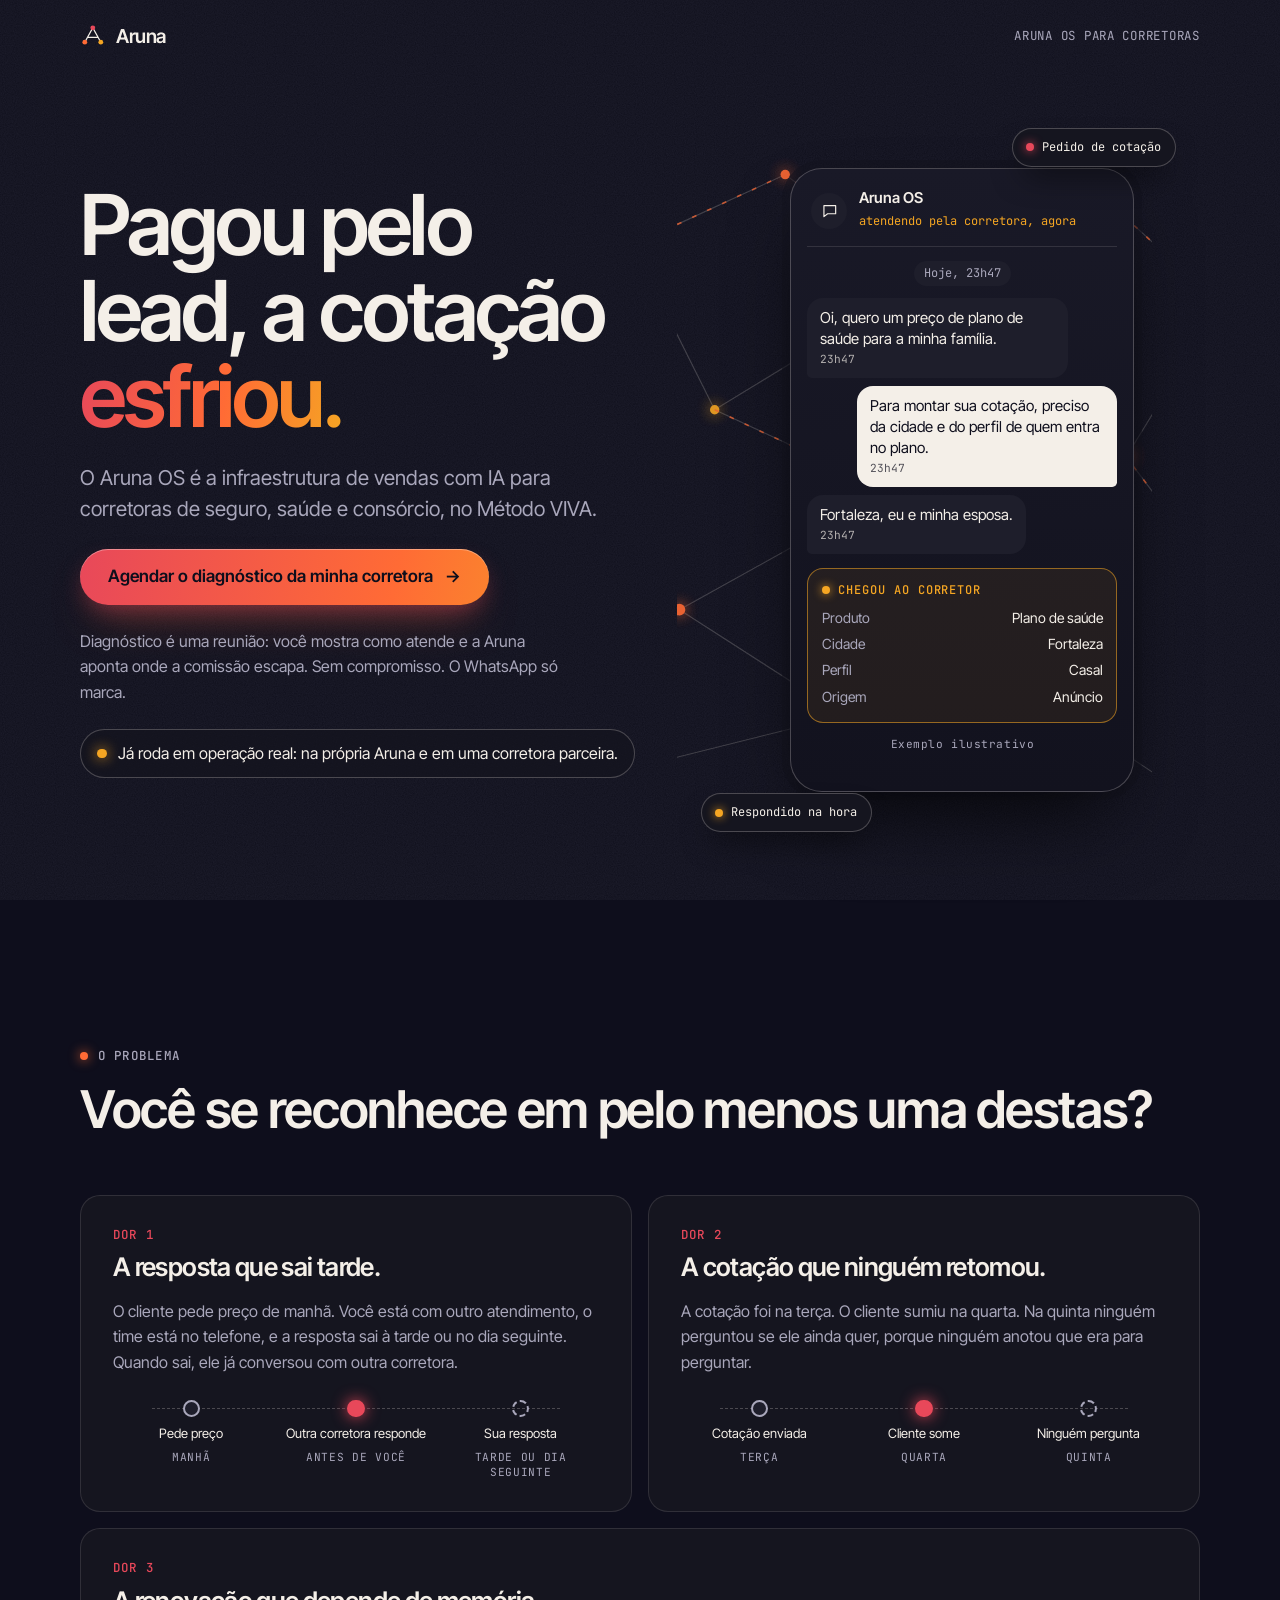
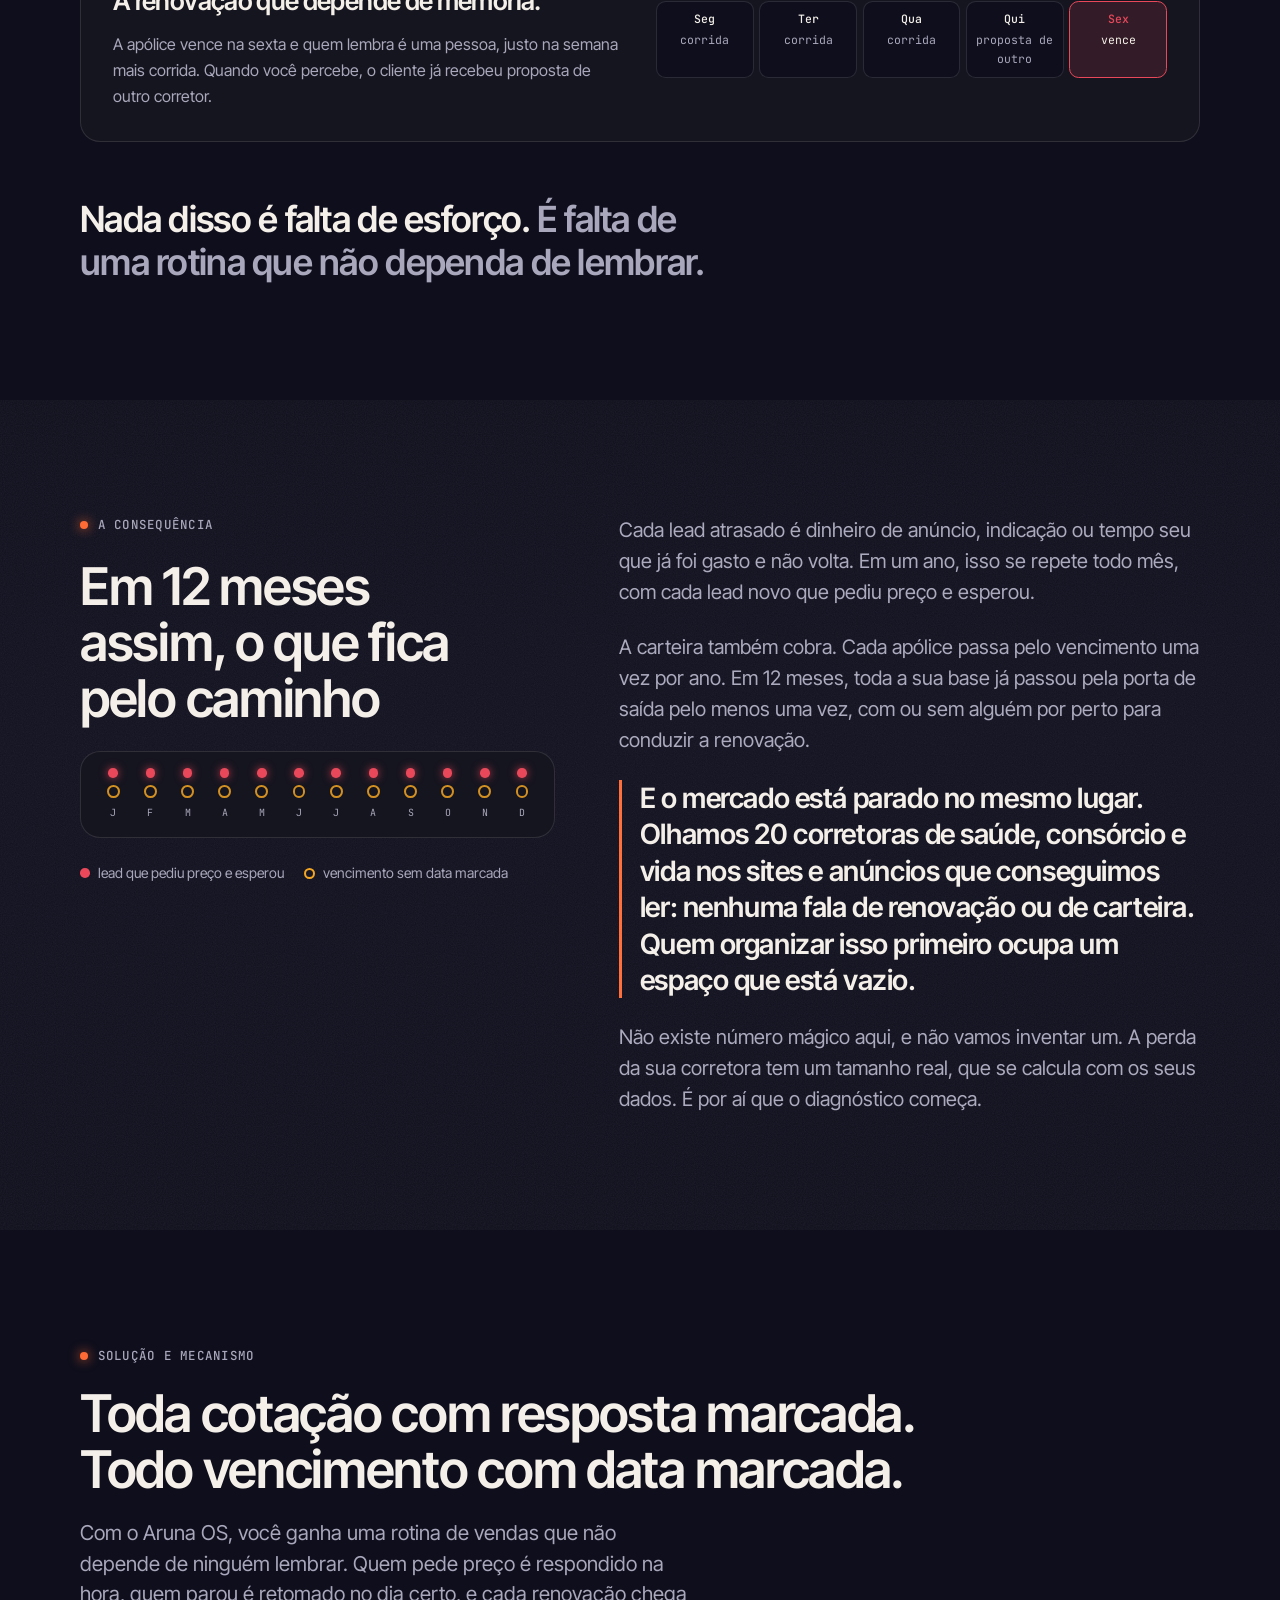
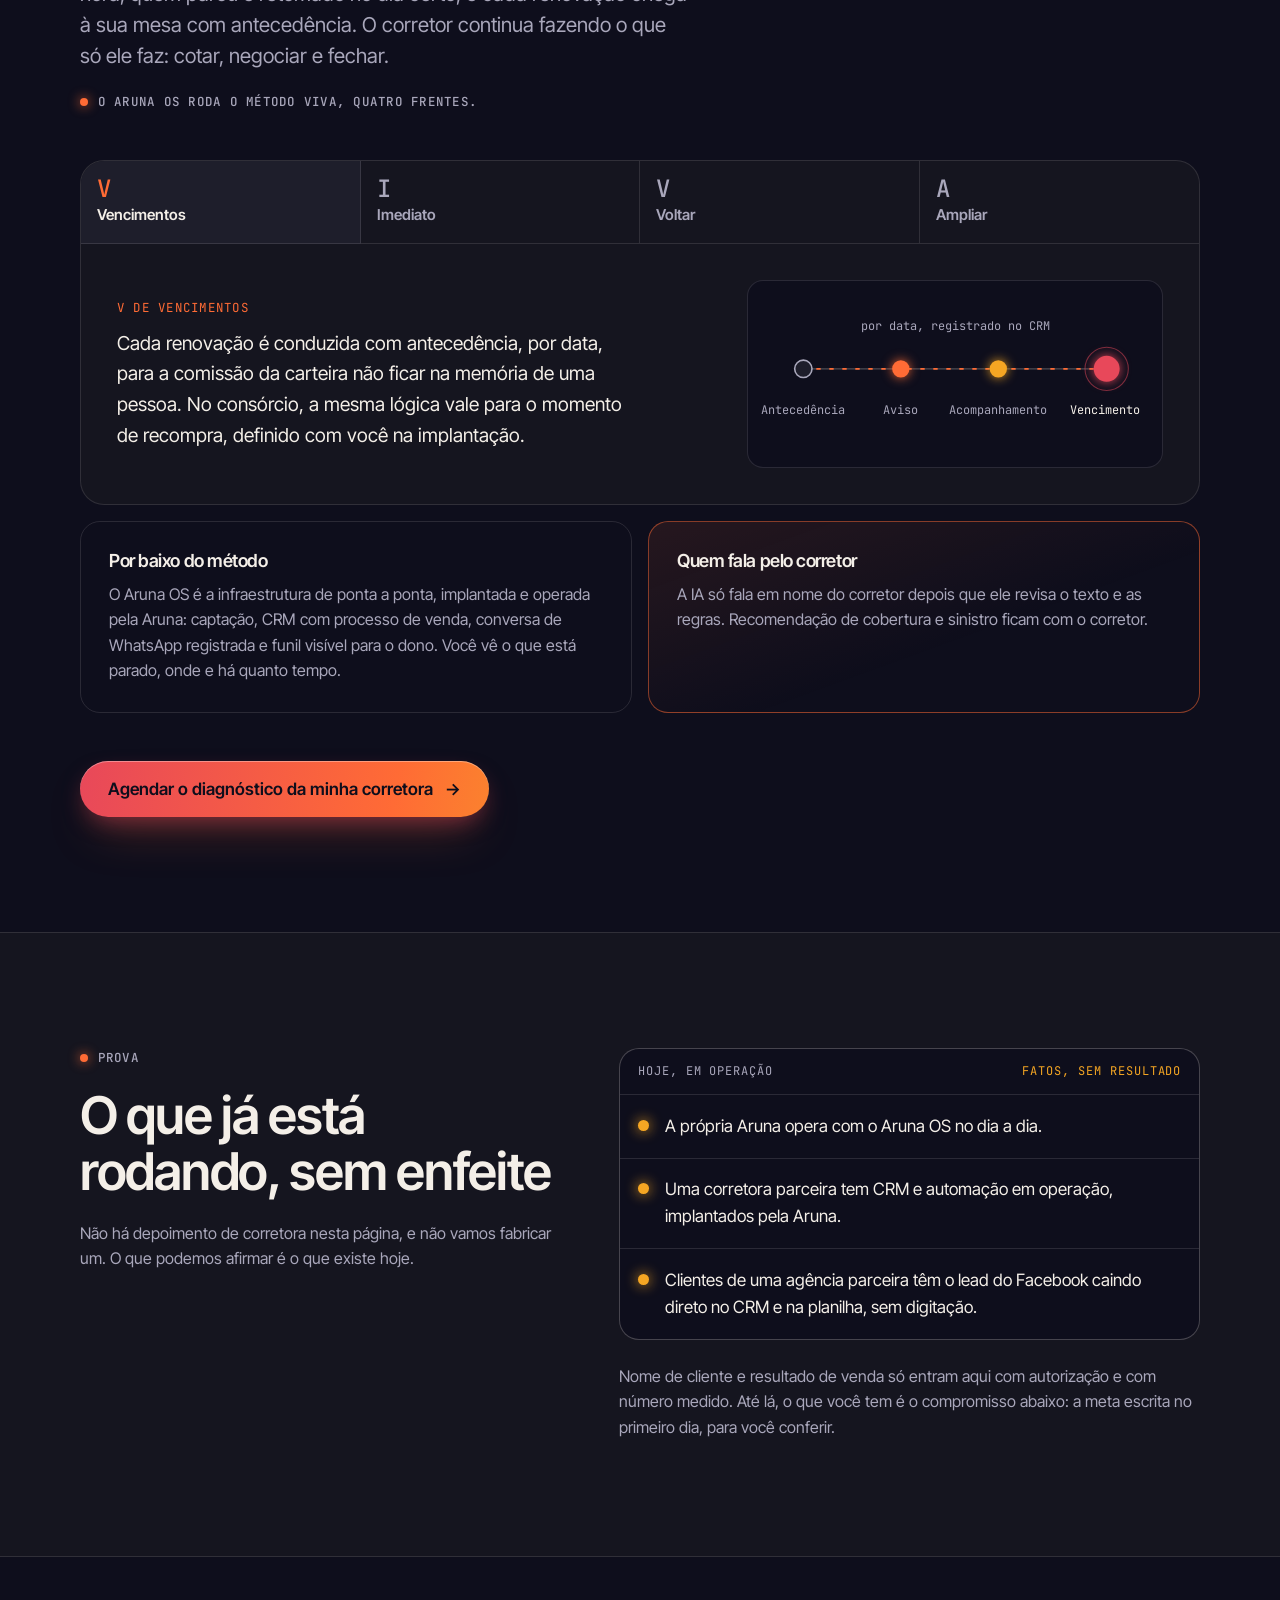
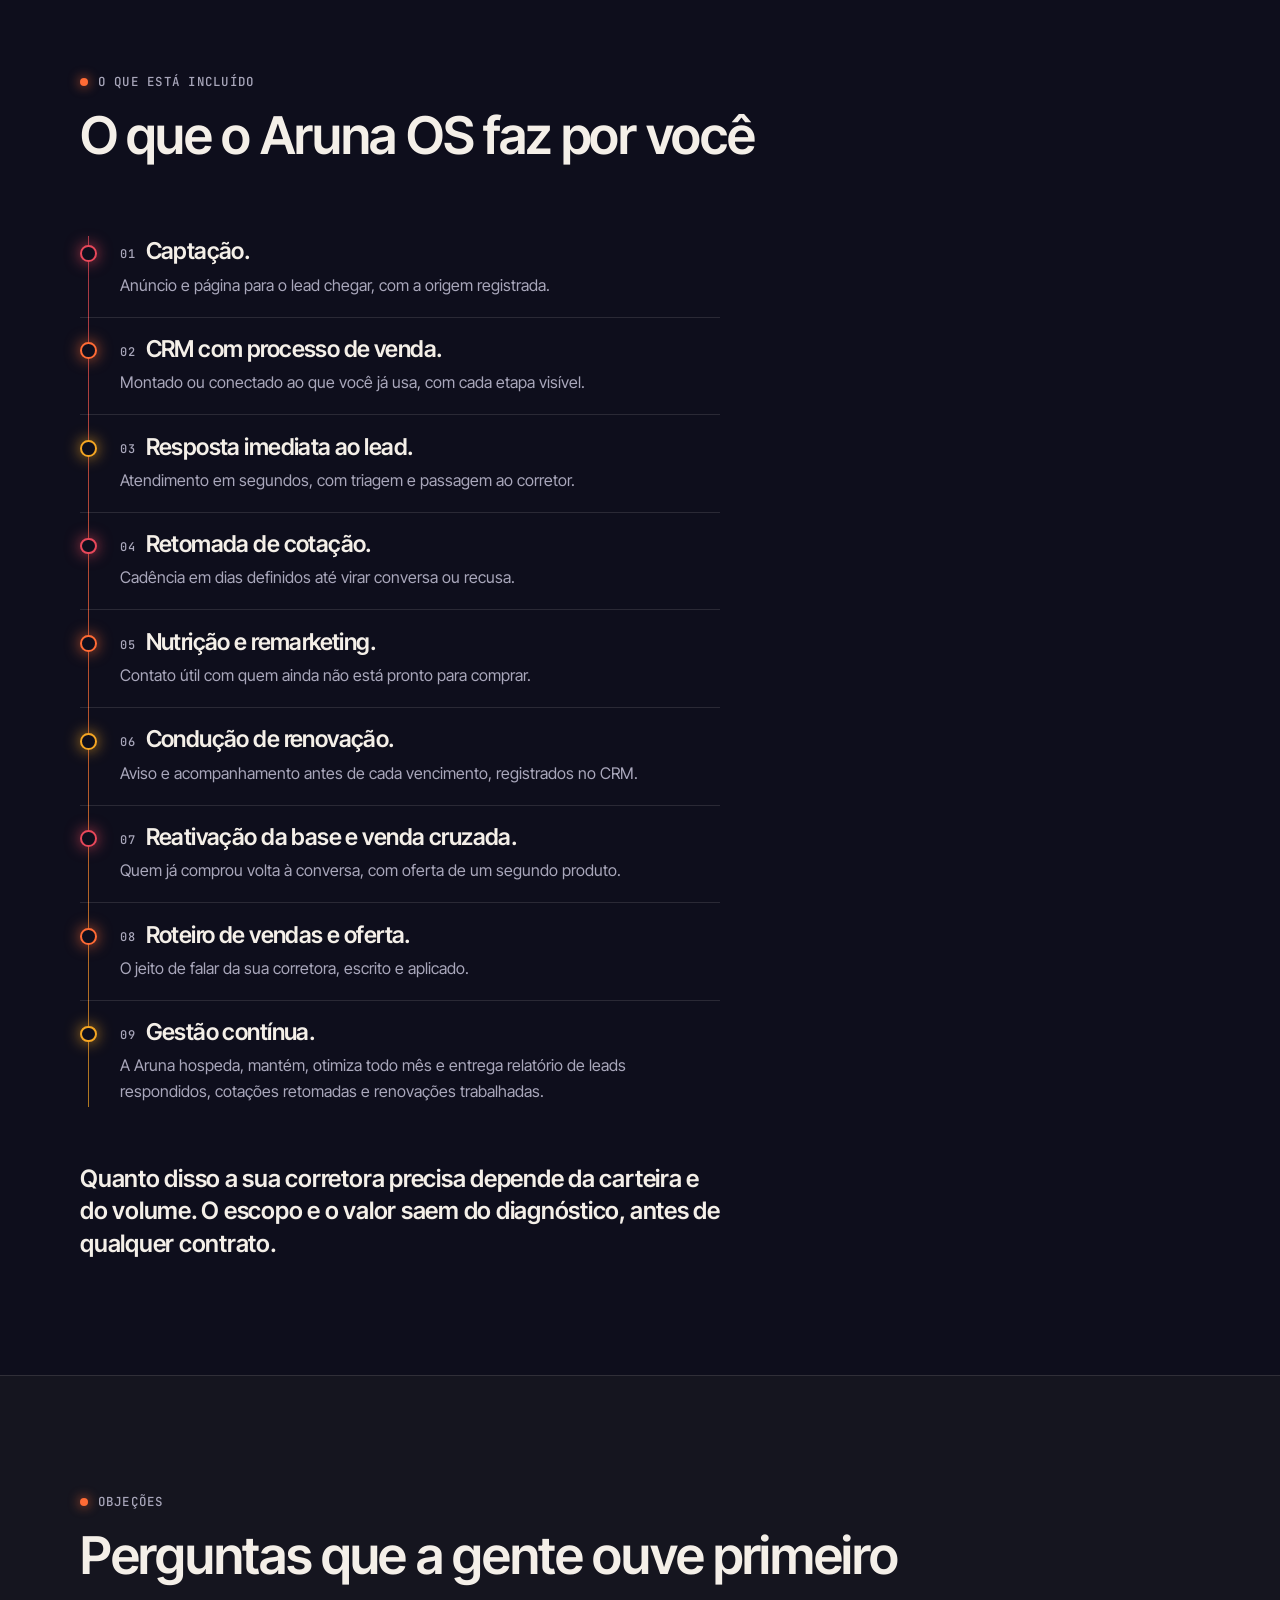
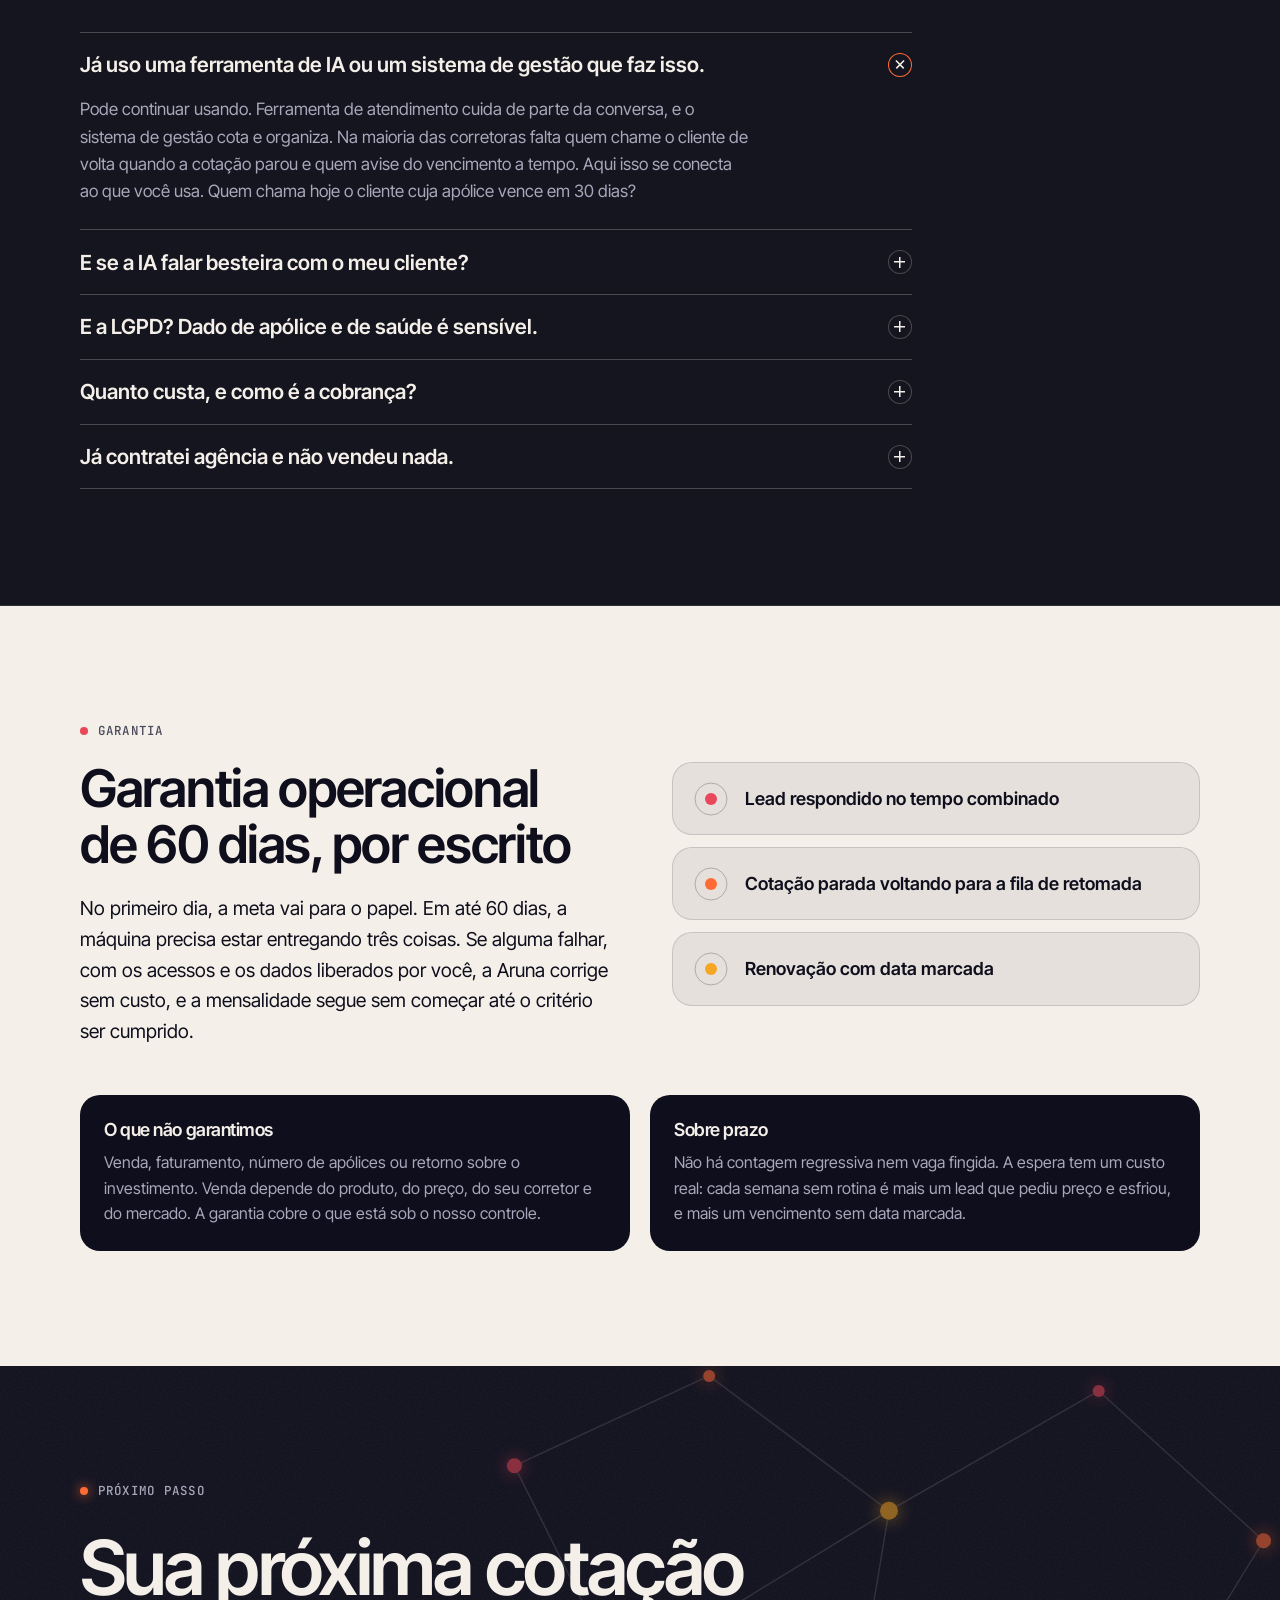
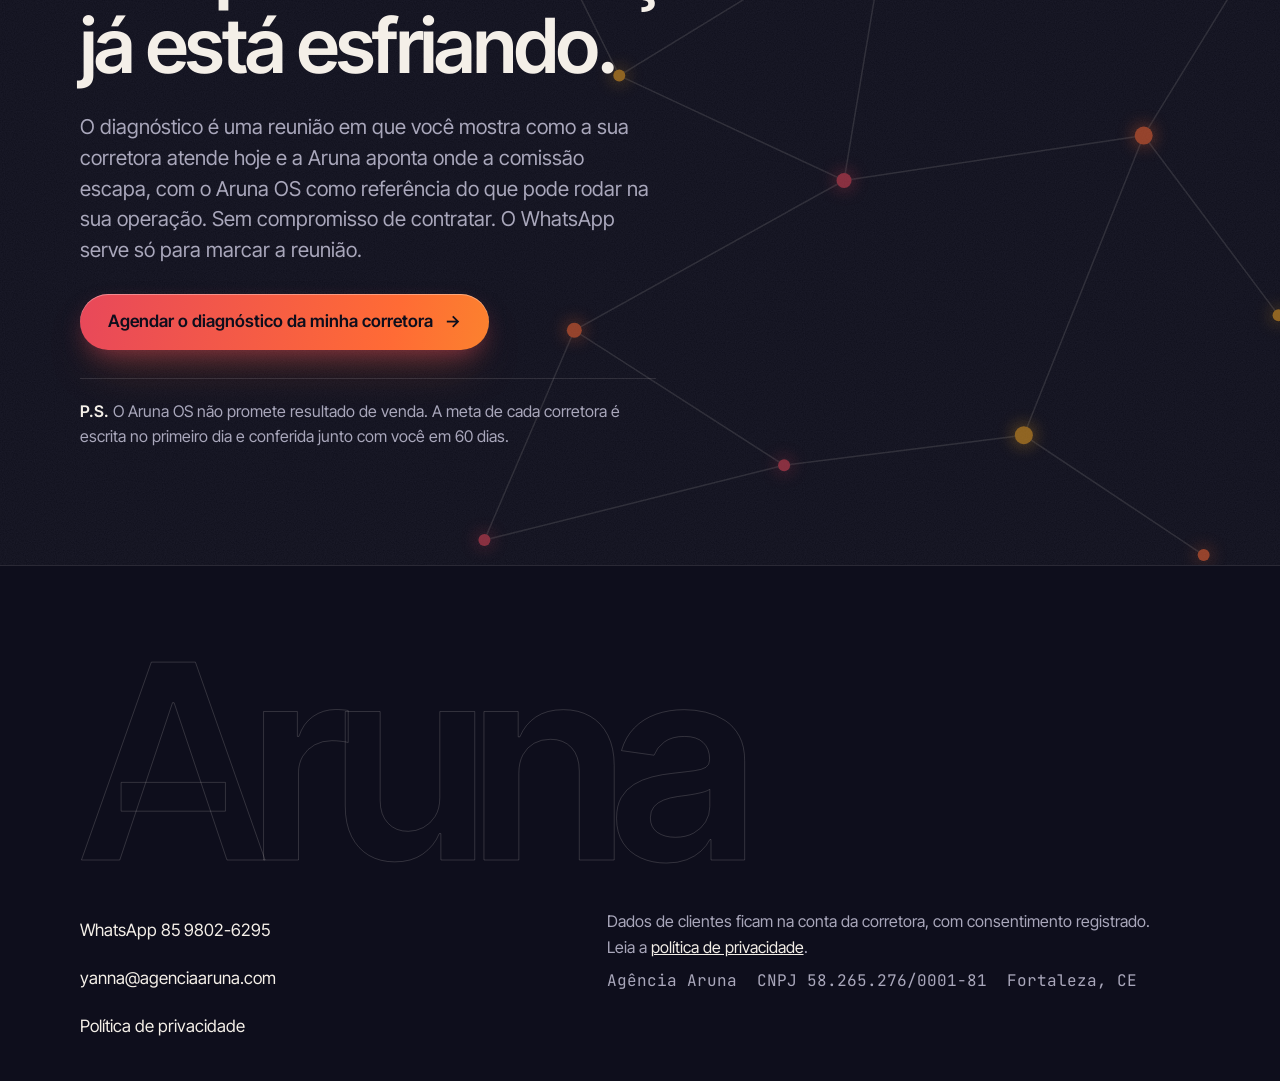
==== commit dfee754c: "corretoras: Aruna OS como produto, diagnostico por reuniao (versão 20261103-0015)" ====
--- a/corretoras-2/index.html
+++ b/corretoras-2/index.html
@@ -5,13 +5,13 @@
 <meta name="viewport" content="width=device-width, initial-scale=1">
 <meta name="robots" content="noindex">
 <title>Aruna OS para Corretoras: diagnóstico da sua corretora</title>
-<meta name="description" content="Infraestrutura de vendas com IA para corretoras de seguro, saúde e consórcio: lead respondido, cotação retomada, renovação com data marcada.">
+<meta name="description" content="Aruna OS: infraestrutura de vendas com IA para corretoras de seguro, saúde e consórcio: lead respondido, cotação retomada, renovação com data marcada.">
 <meta name="theme-color" content="#0E0E1C">
 <meta property="og:type" content="website">
 <meta property="og:locale" content="pt_BR">
 <meta property="og:site_name" content="Agência Aruna">
 <meta property="og:title" content="Pagou pelo lead, a cotação esfriou.">
-<meta property="og:description" content="Infraestrutura de vendas com IA para corretoras de seguro, saúde e consórcio: lead respondido, cotação retomada, renovação com data marcada.">
+<meta property="og:description" content="Aruna OS: infraestrutura de vendas com IA para corretoras de seguro, saúde e consórcio: lead respondido, cotação retomada, renovação com data marcada.">
 <link rel="icon" type="image/svg+xml" href="../favicon.svg">
 <link rel="preconnect" href="https://fonts.googleapis.com">
 <link rel="preconnect" href="https://fonts.gstatic.com" crossorigin>
@@ -338,9 +338,9 @@
   <div class="wrap">
     <div class="hero-copy">
       <h1 id="h-hero" class="reveal">Pagou pelo lead, a cotação <span class="hl">esfriou.</span></h1>
-      <p class="lede reveal">Infraestrutura de vendas com IA para corretoras de seguro, saúde e consórcio, rodando o Método VIVA.</p>
-      <a class="cta reveal" href="https://wa.me/558598026295" target="_blank" rel="noopener">Quero o diagnóstico da minha corretora</a>
-      <p class="micro reveal">O diagnóstico é por mensagem, no WhatsApp. Sem call, sem reunião marcada.</p>
+      <p class="lede reveal">O Aruna OS é a infraestrutura de vendas com IA para corretoras de seguro, saúde e consórcio, no Método VIVA.</p>
+      <a class="cta reveal" href="https://wa.me/558598026295?text=Quero%20agendar%20a%20reuni%C3%A3o%20de%20diagn%C3%B3stico%20do%20Aruna%20OS%20para%20a%20minha%20corretora" target="_blank" rel="noopener">Agendar o diagnóstico da minha corretora</a>
+      <p class="micro reveal">Diagnóstico é uma reunião: você mostra como atende e a Aruna aponta onde a comissão escapa. Sem compromisso. O WhatsApp só marca.</p>
       <p class="proof reveal"><i></i>Já roda em operação real: na própria Aruna e em uma corretora parceira.</p>
     </div>
     <div class="hero-stage reveal" aria-hidden="false">
@@ -349,10 +349,10 @@
         <path class="f" d="M80 120L210 60L330 150L470 70L580 170"/>
         <path class="f" d="M150 260L300 330L500 300L590 420"/>
       </svg>
-      <div class="phone" role="img" aria-label="Exemplo ilustrativo de conversa de WhatsApp: pedido de cotação às 23h47 respondido na hora, com os dados já coletados chegando ao corretor">
+      <div class="phone" role="img" aria-label="Exemplo ilustrativo do Aruna OS em uma conversa de WhatsApp: pedido de cotação às 23h47 respondido na hora, com os dados já coletados chegando ao corretor">
         <div class="ph-head">
           <span class="ph-av"><svg viewBox="0 0 24 24" aria-hidden="true"><path d="M4 5h16v11H9l-5 4z" fill="none" stroke="#F4EFE8" stroke-width="1.6" stroke-linejoin="round"/></svg></span>
-          <div><b>Atendimento da corretora</b><small>respondendo agora</small></div>
+          <div><b>Aruna OS</b><small>atendendo pela corretora, agora</small></div>
         </div>
         <div class="ph-day">Hoje, 23h47</div>
         <div class="msgs">
@@ -444,8 +444,8 @@
     <div class="viva-head">
       <span class="lab reveal">Solução e mecanismo</span>
       <h2 id="h-viva" class="reveal">Toda cotação com resposta marcada. Todo vencimento com data marcada.</h2>
-      <p class="lede reveal">Você ganha uma rotina de vendas que não depende de ninguém lembrar. Quem pede preço é respondido na hora, quem parou é retomado no dia certo, e cada renovação chega à sua mesa com antecedência. O corretor continua fazendo o que só ele faz: cotar, negociar e fechar.</p>
-      <div class="lab reveal">Como a Aruna chega nisso: Método VIVA, quatro frentes</div>
+      <p class="lede reveal">Com o Aruna OS, você ganha uma rotina de vendas que não depende de ninguém lembrar. Quem pede preço é respondido na hora, quem parou é retomado no dia certo, e cada renovação chega à sua mesa com antecedência. O corretor continua fazendo o que só ele faz: cotar, negociar e fechar.</p>
+      <div class="lab reveal">O Aruna OS roda o Método VIVA, quatro frentes.</div>
     </div>
 
     <div class="tabs reveal" id="viva">
@@ -527,7 +527,7 @@
     <div class="notes">
       <div class="note reveal">
         <h3>Por baixo do método</h3>
-        <p>O Aruna OS monta a infraestrutura de ponta a ponta: captação, CRM com processo de venda, conversa de WhatsApp registrada e funil visível para o dono. Você vê o que está parado, onde e há quanto tempo.</p>
+        <p>O Aruna OS é a infraestrutura de ponta a ponta, implantada e operada pela Aruna: captação, CRM com processo de venda, conversa de WhatsApp registrada e funil visível para o dono. Você vê o que está parado, onde e há quanto tempo.</p>
       </div>
       <div class="note hot reveal">
         <h3>Quem fala pelo corretor</h3>
@@ -535,7 +535,7 @@
       </div>
     </div>
     <div class="mid-cta reveal">
-      <a class="cta" href="https://wa.me/558598026295" target="_blank" rel="noopener">Quero o diagnóstico da minha corretora</a>
+      <a class="cta" href="https://wa.me/558598026295?text=Quero%20agendar%20a%20reuni%C3%A3o%20de%20diagn%C3%B3stico%20do%20Aruna%20OS%20para%20a%20minha%20corretora" target="_blank" rel="noopener">Agendar o diagnóstico da minha corretora</a>
     </div>
   </div>
 </section>
@@ -563,7 +563,7 @@
   <div class="wrap">
     <div class="stack-head">
       <span class="lab reveal">O que está incluído</span>
-      <h2 id="h-stack" class="reveal">O que a Aruna monta e opera para você</h2>
+      <h2 id="h-stack" class="reveal">O que o Aruna OS faz por você</h2>
     </div>
     <ol class="spine">
       <li class="step reveal"><h3><small>01</small>Captação.</h3><p>Anúncio e página para o lead chegar, com a origem registrada.</p></li>
@@ -601,7 +601,7 @@
       </details>
       <details>
         <summary>Quanto custa, e como é a cobrança?</summary>
-        <div class="ans"><p>Depende do escopo e do tamanho da sua carteira, então o valor não está nesta página. Ele sai do diagnóstico, com os seus números na mesa e antes de qualquer contrato. Uma regra já vale: a mensalidade só começa depois que o combinado no primeiro dia for cumprido.</p></div>
+        <div class="ans"><p>Depende do escopo e do tamanho da sua carteira, então o valor não está nesta página. Ele sai da reunião de diagnóstico, com os seus números na mesa e antes de qualquer contrato. Uma regra já vale: a mensalidade só começa depois que o combinado no primeiro dia for cumprido.</p></div>
       </details>
       <details>
         <summary>Já contratei agência e não vendeu nada.</summary>
@@ -643,8 +643,8 @@
   <div class="wrap">
     <span class="lab reveal">Próximo passo</span>
     <h2 id="h-final" class="reveal">Sua próxima cotação já está esfriando.</h2>
-    <p class="lede reveal">Em poucas mensagens no WhatsApp, você mostra como a sua corretora atende hoje, e a gente aponta onde a comissão escapa. Sem call, sem reunião e sem compromisso de contratar.</p>
-    <a class="cta reveal" href="https://wa.me/558598026295" target="_blank" rel="noopener">Quero o diagnóstico da minha corretora</a>
+    <p class="lede reveal">O diagnóstico é uma reunião em que você mostra como a sua corretora atende hoje e a Aruna aponta onde a comissão escapa, com o Aruna OS como referência do que pode rodar na sua operação. Sem compromisso de contratar. O WhatsApp serve só para marcar a reunião.</p>
+    <a class="cta reveal" href="https://wa.me/558598026295?text=Quero%20agendar%20a%20reuni%C3%A3o%20de%20diagn%C3%B3stico%20do%20Aruna%20OS%20para%20a%20minha%20corretora" target="_blank" rel="noopener">Agendar o diagnóstico da minha corretora</a>
     <p class="ps reveal"><b>P.S.</b> O Aruna OS não promete resultado de venda. A meta de cada corretora é escrita no primeiro dia e conferida junto com você em 60 dias.</p>
   </div>
 </section>
@@ -656,7 +656,7 @@
     <span class="mast" aria-hidden="true">Aruna</span>
     <div class="foot-row">
       <nav aria-label="Contato">
-        <a class="wa" href="https://wa.me/558598026295" target="_blank" rel="noopener">WhatsApp 85 9802-6295</a>
+        <a class="wa" href="https://wa.me/558598026295?text=Quero%20agendar%20a%20reuni%C3%A3o%20de%20diagn%C3%B3stico%20do%20Aruna%20OS%20para%20a%20minha%20corretora" target="_blank" rel="noopener">WhatsApp 85 9802-6295</a>
         <a href="mailto:yanna@agenciaaruna.com">yanna@agenciaaruna.com</a>
         <a href="/politica-de-privacidade/">Política de privacidade</a>
       </nav>
@@ -669,7 +669,7 @@
 </footer>
 
 <div class="bar" id="bar" inert aria-hidden="true">
-  <a class="cta" href="https://wa.me/558598026295" target="_blank" rel="noopener">Quero o diagnóstico da minha corretora</a>
+  <a class="cta" href="https://wa.me/558598026295?text=Quero%20agendar%20a%20reuni%C3%A3o%20de%20diagn%C3%B3stico%20do%20Aruna%20OS%20para%20a%20minha%20corretora" target="_blank" rel="noopener">Agendar o diagnóstico da minha corretora</a>
 </div>
 
 <script>
